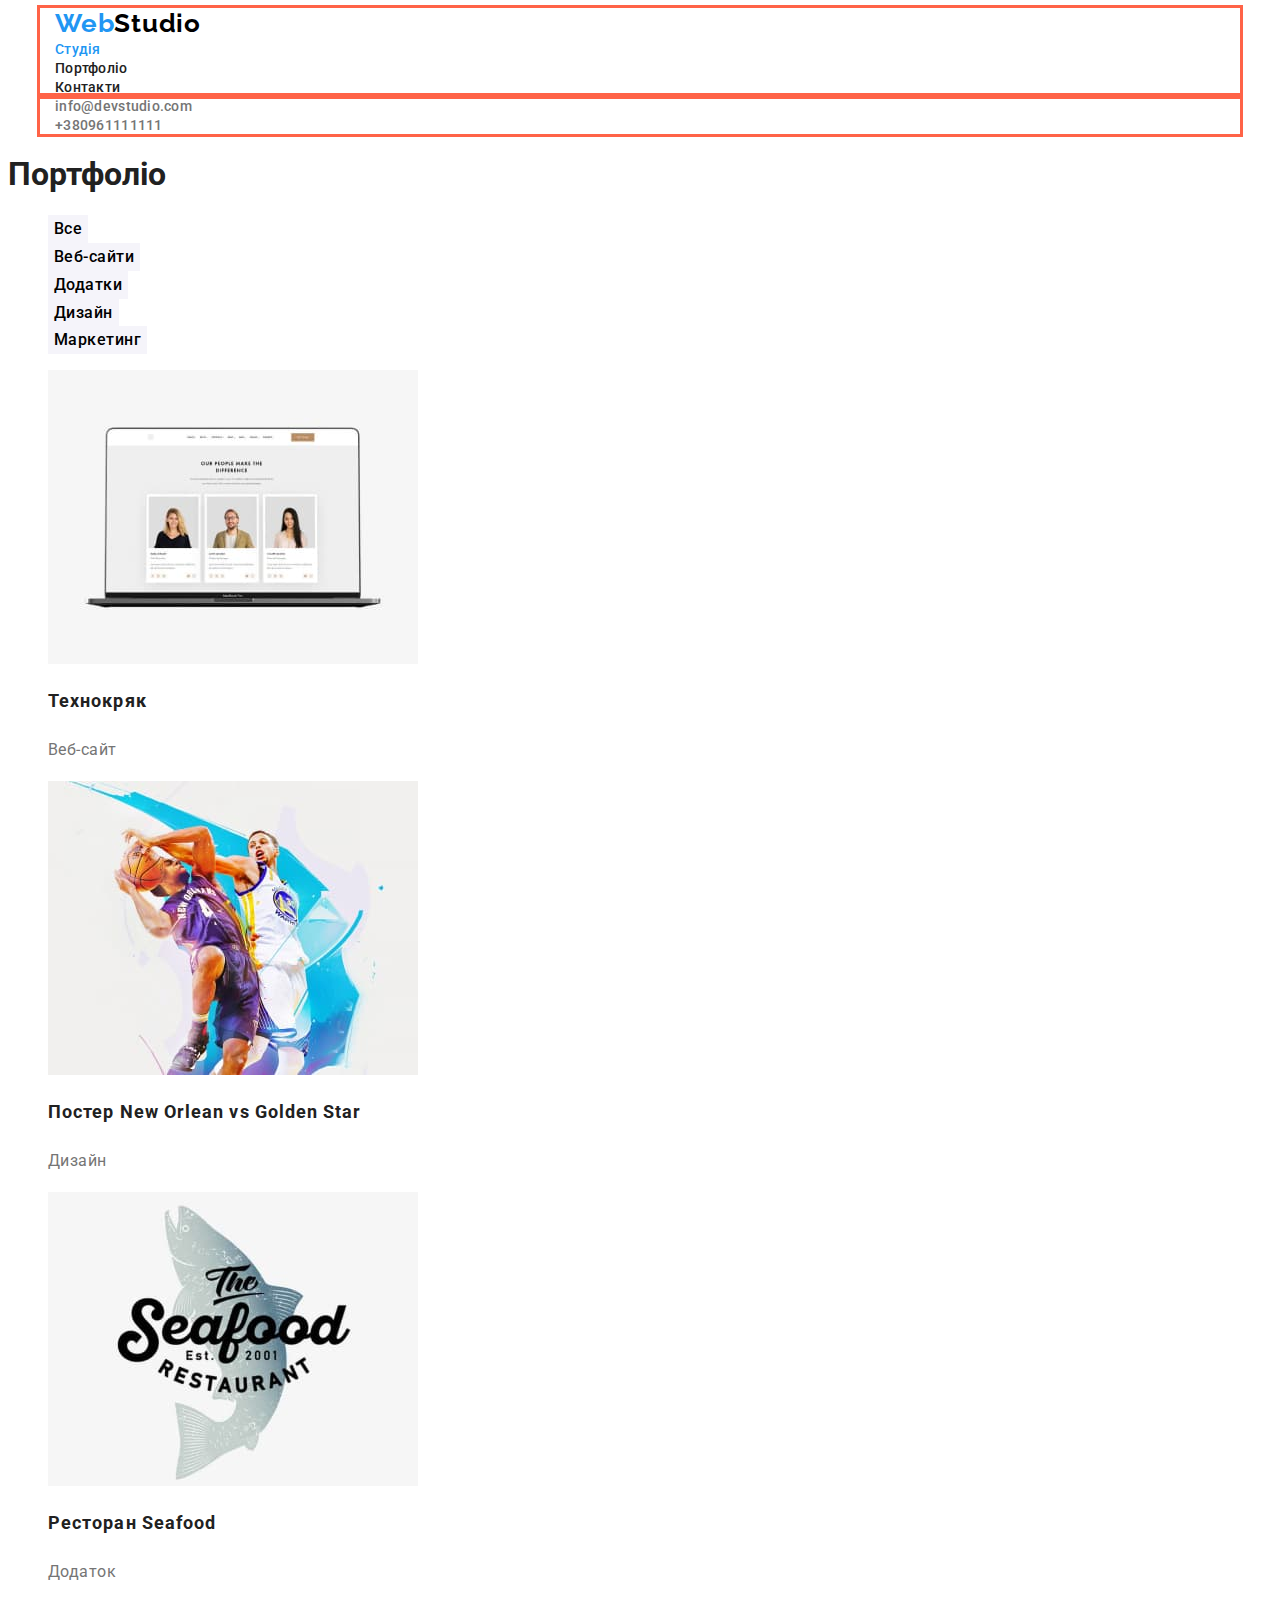
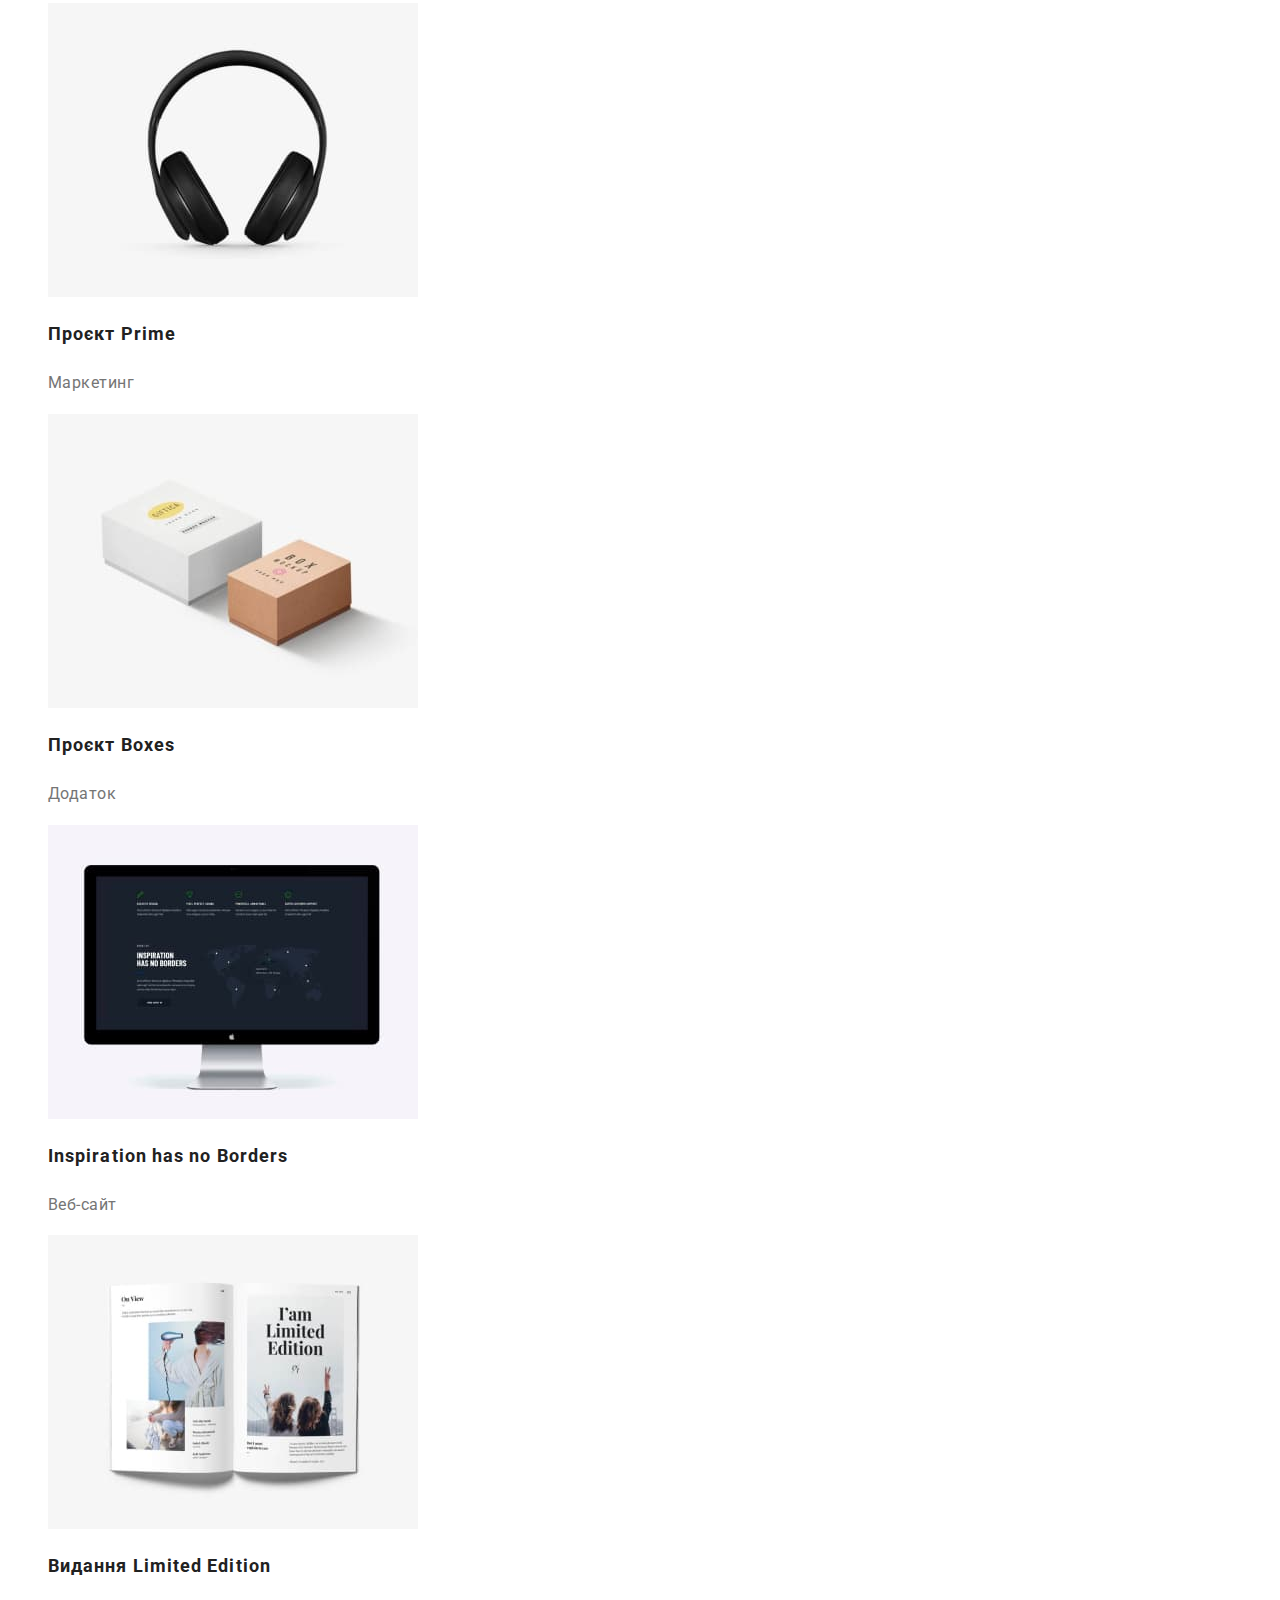
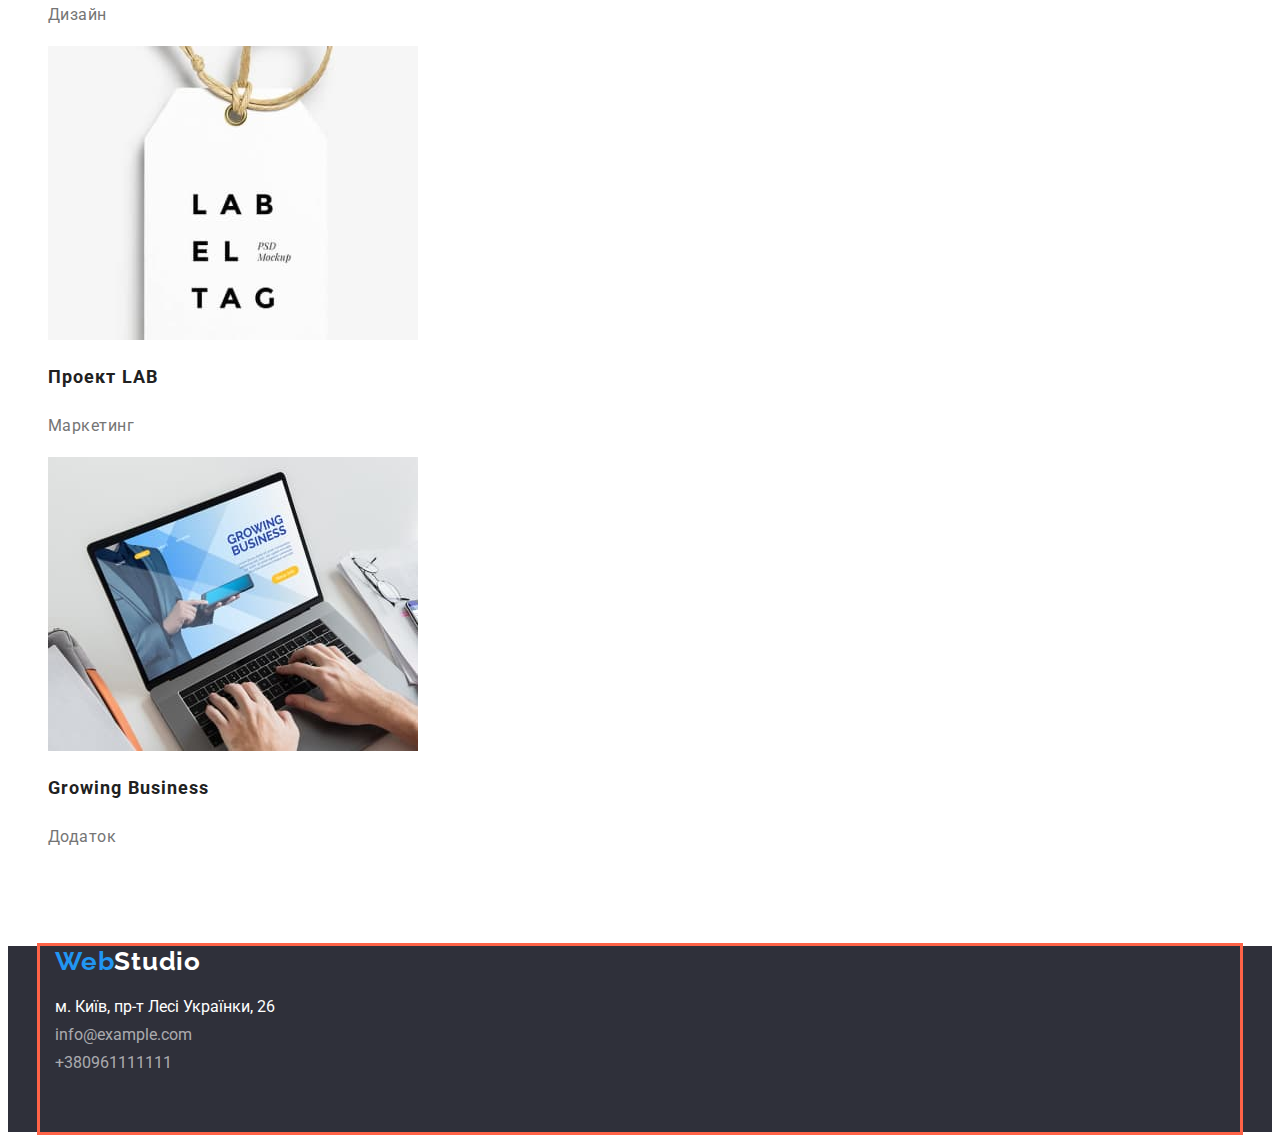
==== portfolio.html @ 6a4112c9 "Добавил в pottfolio.html оформление хедера и футера" ====
<!DOCTYPE html>
<html lang="en">
<head>
    <meta charset="UTF-8">
    <meta http-equiv="X-UA-Compatible" content="IE=edge">
    <meta name="viewport" content="width=device-width, initial-scale=1.0">
    <title>Portfolio</title>
    <link href="https://fonts.googleapis.com/css2?family=Raleway:wght@700&family=Roboto:wght@400;500;700;900&display=swap"
        rel="stylesheet">
    <link rel="stylesheet" href="./css/styles.css">
</head>
<body>

    <!--Тут у нас Хедер-->
    <body>
        <!-- Шапка сайта -->
        <header class="page-header">
    
            <div class="container">
                <nav>
                    <a href="./index.html" class="header-logo">
                        <span class="accent-logo">Web</span>Studio
                    </a>
                    <ul class="site-nav list">
                        <li><a href="index.html" class="link current">Студія</a></li>
                        <li><a href="portfolio.html" class="link">Портфоліо</a></li>
                        <li><a href="" class="link">Контакти</a></li>
    
                    </ul>
                </nav>
            </div>
    
            <div class="container">
                <ul class="contacts-nav list">
                    <li><a href="mailto:info@devstudio.com" class="link">info@devstudio.com</a></li>
                    <li><a href="tel:+380961111111" class="link">+380961111111</a></li>
                </ul>
            </div>
    
        </header>

    <!--Основное, уникальное содержание-->

    <main>

    <!-- Заголовка в макете нет, но он подразумевается.
        в HTML обозначим, а в css уберем позже, чтобы 
        на готовом сайте не отображался пользователю.
    -->
    

    <section class="section">



    <h1 class="portfolio">Портфоліо</h1>

    <!--Секция с портфолио-->

    

        <!--Список фильтров-->

        <ul class="filter-list">
            <li> 
                <button type="button" class="button-filter">Все</button>
            </li>


            <li>
                <button type="button" class="button-filter">Веб-сайти</button>
            </li>


            <li>
                <button type="button" class="button-filter">Додатки</button>
            </li>


            <li>
                <button type="button" class="button-filter">Дизайн</button>
            </li>


            <li>
                <button type="button" class="button-filter">Маркетинг</button>
            </li>

        </ul>


        <!--Список с примерами работ в портфолио-->


        <ul class="project-list">
            <li>
                <a href="">
                    <img src="./images/first-image.jpg" alt="ноутбук с изображениями на экране" width="370">
                    <h2 class="project-title">Технокряк</h2>
                    <p class="project-text">Веб-сайт</p>
                </a>

            </li>


            <li>
                <a href="">
                    <img src="./images/second-image.jpg" alt="баскетбол" width="370">
                    <h2 class="project-title">Постер New Orlean vs Golden Star</h2>
                    <p class="project-text">Дизайн</p>
                </a>
            </li>


            <li>
                <a href="">
                    <img src="./images/third-image.jpg" alt="логотив ресторана" width="370">
                    <h2 class="project-title">Ресторан Seafood</h2>
                    <p class="project-text">Додаток</p>
                </a>
            </li>


            <li>
                <a href="">
                    <img src="./images/fourth-image.jpg" alt="наушники" width="370">
                    <h2 class="project-title">Проєкт Prime</h2>
                    <p class="project-text">Маркетинг</p>
                </a>
            </li>


            <li>
                <a href="">
                    <img src="./images/fifth-image.jpg" alt="две коробки" width="370">
                    <h2 class="project-title">Проєкт Boxes</h2>
                    <p class="project-text">Додаток</p>
                </a>
            </li>


            <li>
                <a href="">
                    <img src="./images/sixth-image.jpg" alt="экран компьютера" width="370">
                    <h2 class="project-title">Inspiration has no Borders</h2>
                    <p class="project-text">Веб-сайт</p>
                </a>
            </li>


            <li>
                <a href="">
                    <img src="./images/seventh-image.jpg" alt="раскрытый журнал с изображениями и текстом" width="370">
                    <h2 class="project-title">Видання Limited Edition</h2>
                    <p class="project-text">Дизайн</p>
                </a>
            </li>


            <li>
                <a href="">
                    <img src="./images/eighth-image.jpg" alt="логотип в виде бирки с названием проекта" width="370">
                    <h2 class="project-title">Проект LAB</h2>
                    <p class="project-text">Маркетинг</p>
                </a>

            </li>


            <li>
                <a href="">
                    <img src="./images/ninth-image.jpg" alt="работа за ноутбуком крупным планом" width="370">
                    <h2 class="project-title">Growing Business</h2>
                    <p class="project-text">Додаток</p>
                </a>
            </li>


        </ul>




    </section>

    </main>

    <!--Футер-->

    <footer class="page-footer">
    
        <div class="container">
    
            <a href="/" class="footer-logo">
                <span class="accent-logo">Web</span>Studio
            </a>
            <address class="address">
                <ul class="footer-nav list">
                    <li>
                        <a href="https://www.google.com/maps/place/%D0%B1%D1%83%D0%BB.+%D0%9B%D0%B5%D1%81%D0%B8+%D0%A3%D0%BA%D1%80%D0%B0%D0%B8%D0%BD%D0%BA%D0%B8,+26,+%D0%9A%D0%B8%D0%B5%D0%B2,+02000/@50.4265807,30.5383858,17z/data=!3m1!4b1!4m5!3m4!1s0x40d4cf0e033ecbe9:0x57a4dffefec77da0!8m2!3d50.4265807!4d30.5383858"
                            target="_blank" rel="noopener noreferrer" class="map">м. Київ, пр-т Лесі Українки, 26</a>
                    </li>
                    <li>
                        <a href="mailto:info@example.com" class="email">info@example.com</a>
                    </li>
                    <li>
                        <a href="tel:+380961111111" class="phone">+380961111111</a>
                    </li>
                </ul>
    
            </address>
    
    
        </div>
    
    
    </footer>
    
</body>
</html>
---- css/styles.css ----
/* Цвет основного текста #212121 */

/* Цвет второстепенного текста  #757575; */

/* шрифт лого Raleway. цвета лого #2196F3 и #000000 */

/* акцент #2196F3 */


:root {
    --primary-text-color: #757575;
    --title-text-color: #212121;
    --accent-color: #2196F3;
    --primary-bg-color: #ffffff;
    --secondary-bg-color: #2F303A;
    --white-text: #ffffff;
    --button-filters-bg: #F5F4FA;
    --footer-contacts-color: rgba(255, 255, 255, 0.6);
}

body {
    font-family: Roboto, sans-serif;
    background-color: var(--primary-bg-color);
    color: var(--primary-text-color);
}

body p {
    color: var(--primary-text-color);
}


.header {
    background-color: var(--primary-bg-color);
    
    
}


.container {
    width: 1170px;
    margin-left: auto;
    margin-right: auto;
    padding-left: 15px;
    padding-right: 15px;
   
    outline: 3px solid tomato;
}



/* Logo */

.header-logo {
    color: #000;
    font-family: 'Raleway';
    font-weight: 700;
    font-size: 26px;
    line-height: 1.19;
        
    letter-spacing: 0.03em;
  
}
.accent-logo {
    color: var(--accent-color);
}

.page-header a {
    text-decoration: none;
    background-color: var(--primary-bg-color);
}




/* Site nav */

.site-nav .link {
    color: var(--title-text-color);
    font-weight: 500;
    font-size: 14px;
    line-height: 1.14;
    letter-spacing: 0.02em;

}
.site-nav .link:hover,
.site-nav .link:focus {
    color: var(--accent-color);
}

.site-nav .link.current {
    color: var(--accent-color);

}

.page-header .link.current {
    color: var(--accent-color);
}

.site-nav li,
.contacts-nav li {
    list-style: none;
}

.list {
    padding: 0;
    margin: 0;
    list-style: none;
}


/* Contacts nav */

.contacts-nav a {
    font-weight: 500;
    font-size: 14px;
    line-height: 1.14;
    letter-spacing: 0.02em;

}



.contacts-nav .link {
    color: var(--primary-text-color);
    
}

.contacts-nav .link:hover,
.contacts-nav .link:focus {
    color: var(--accent-color);
}

/* Hero */

.hero {
    background-color: var(--secondary-bg-color);
    text-align: center;
    margin-bottom: 94px;
    
}

.hero-title {
    margin-top: 0;
    margin-bottom: 30px;
    color: var(--white-text);
    font-weight: 900;
    font-size: 44px;
    line-height: 1.36;
        
    letter-spacing: 0.06em;
    text-transform: uppercase;
    padding-top: 200px;
    
    
    
    


   
}

.title {
    margin-bottom: 10px;
}

.text {
    margin: 0;
}



/* Button */

.button {
    
    border: none;
    display: inline-block;
    border-radius: 4px;
    padding: 10px 32px;
    cursor: pointer;
    color: var(--white-text);
    background-color: var(--accent-color);
    font-family: inherit;
    font-weight: 700;
    font-size: 16px;
    line-height: 1.87;
    
    letter-spacing: 0.06em;
    min-width: 216px;
    text-align: center;
    margin-bottom: 200px;
    
    
   
}


.button-filter {
    cursor: pointer;
    background-color: var(--button-filters-bg);
    font-family: inherit;
    font-weight: 500;
    font-size: 16px;
    line-height: 1.62;
        
    text-align: center;
    letter-spacing: 0.03em;
    border: 0;
}

.button-filter:hover,
.button-filter:focus {
    background-color: var(--accent-color);
    color: var(--white-text);
    
}

.portfolio {
    color: var(--title-text-color);
}

/* Section */

.section-title {
    color: var(--title-text-color);
    font-weight: 700;
    font-size: 36px;
    line-height: 1.16;
   
    letter-spacing: 0.03em;
    margin-bottom: 50px;
}

.section {
    margin-bottom: 94px;
}

 

/* Features */

.feature-list .title {
    color: var(--title-text-color);
    font-weight: 700;
    font-size: 14px;
    line-height: 1.14;
    letter-spacing: 0.03em;
    text-transform: uppercase;
}

.feature-list .text {
    
    font-size: 14px;
    line-height: 1.71;
       
    letter-spacing: 0.03em;
}

.feature-list li {
    list-style: none;
}

/* Work List */

.work-list li {
    list-style: none;
}

/* Staff List */

.team {
    background-color: var(--button-filters-bg);
}

.staff-list li {
    list-style: none;
}

.staff-name {
    color: var(--title-text-color);
    font-weight: 500;
    font-size: 16px;
    line-height: 1.18;
        
    letter-spacing: 0.03em;
    margin-bottom: 10px;
}

.staff-list .text {
    font-size: 16px;
    line-height: 1.18;
        
    letter-spacing: 0.03em;
}





/* Footer */

.footer-logo {
    display: inline-block;
    color: var(--white-text);
    font-family: 'Raleway';
    font-weight: 700;
    font-size: 26px;
    line-height: 1.19;
       
    letter-spacing: 0.03em;
    margin-bottom: 20px;
    
}

.page-footer {
    background-color: var(--secondary-bg-color);
    
}

.footer-nav .email
.footer-nav .phone {
    color: var(--footer-contacts-color);
    font-weight: 400;
    font-size: 14px;
    line-height: 1.71;
       
    letter-spacing: 0.03em;
    
   
    

}

.footer-nav a {
    text-decoration: none;
    
}

.footer-nav li {
    list-style: none;
    text-decoration: none;

}

.footer-nav .map {
    display: inline-block;
    color: var(--white-text);
    margin-bottom: 9px;
}

.footer-nav .phone,
.footer-nav .email {
    display: inline-block;
    color: var(--footer-contacts-color);
}

.footer-nav .email {
    margin-bottom: 9px;
}

.footer-nav .phone {
    margin-bottom: 60px;
}

.filter-list li {
    list-style: none;

}

.project-list li {
    list-style: none;
}

.project-list a {
    text-decoration: none;
    
}

.project-title {
    color: var(--title-text-color);
    font-weight: 700;
    font-size: 18px;
    line-height: 2;
        
    letter-spacing: 0.06em;
}

.project-text {
    color: var(--primary-text-color);
    font-size: 16px;
    line-height: 1.87;
        
    letter-spacing: 0.03em;
}

.page-footer a {
    text-decoration: none;
}

.page-footer {
    /* height: 252px; */
}

.address {
    font-style: normal;
}

.footer-nav .map:hover,
.footer-nav .map:focus {
    color: var(--accent-color);
}

.footer-nav .email:hover,
.footer-nav .email:focus {
    color: var(--accent-color);
}

.footer-nav .phone:hover,
.footer-nav .phone:focus {
    color: var(--accent-color);
}
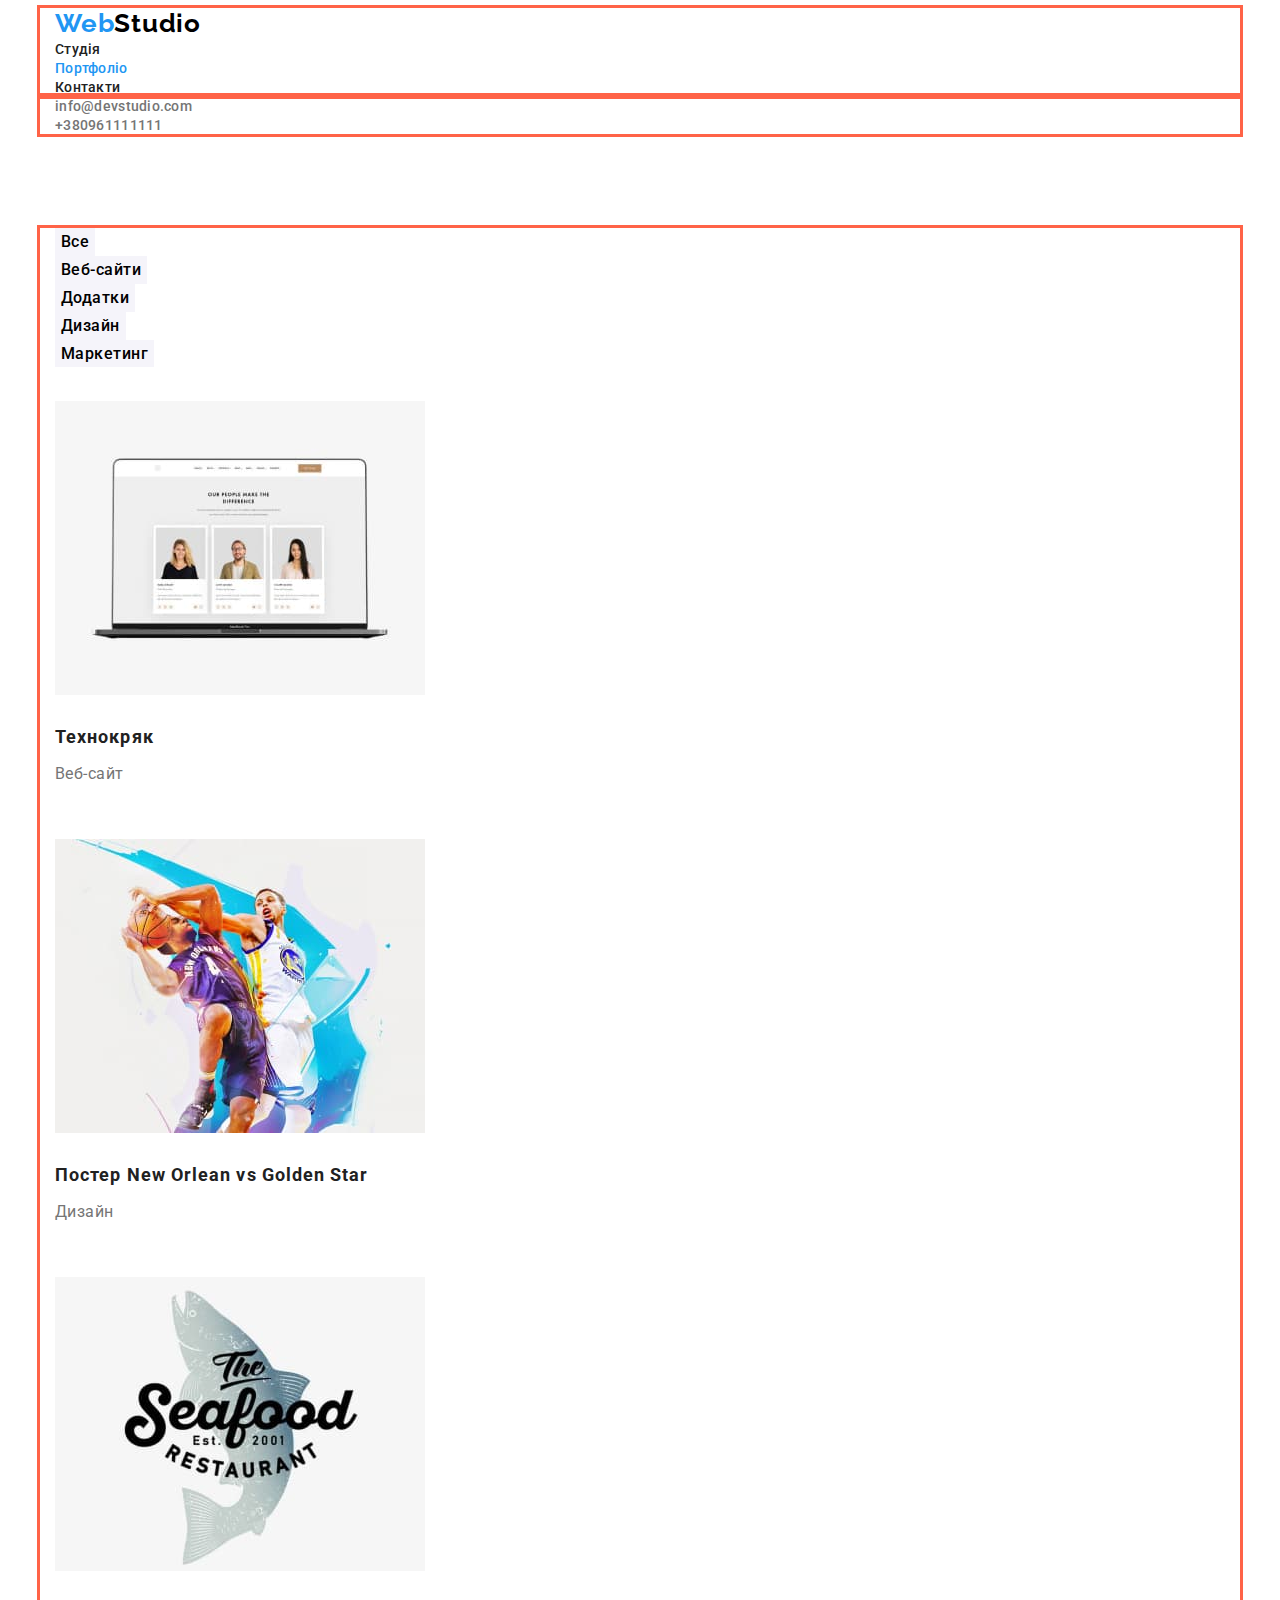
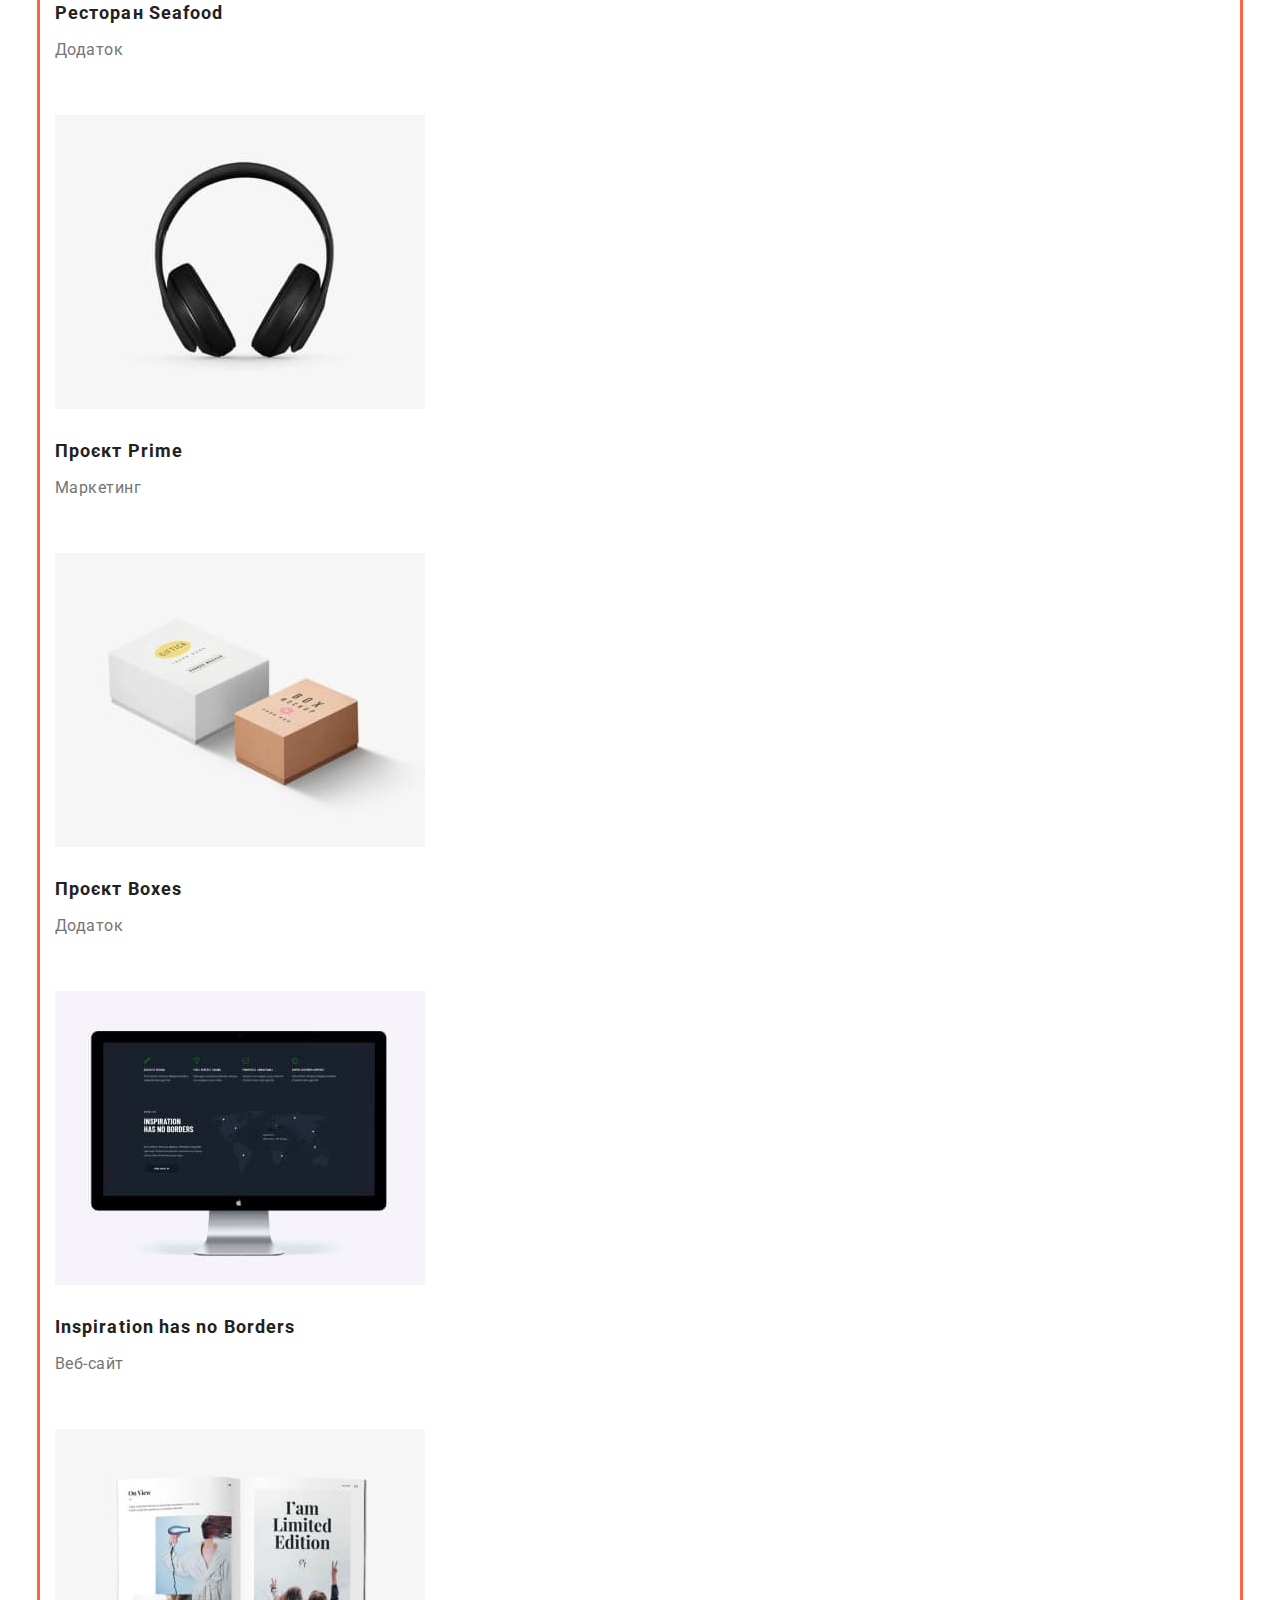
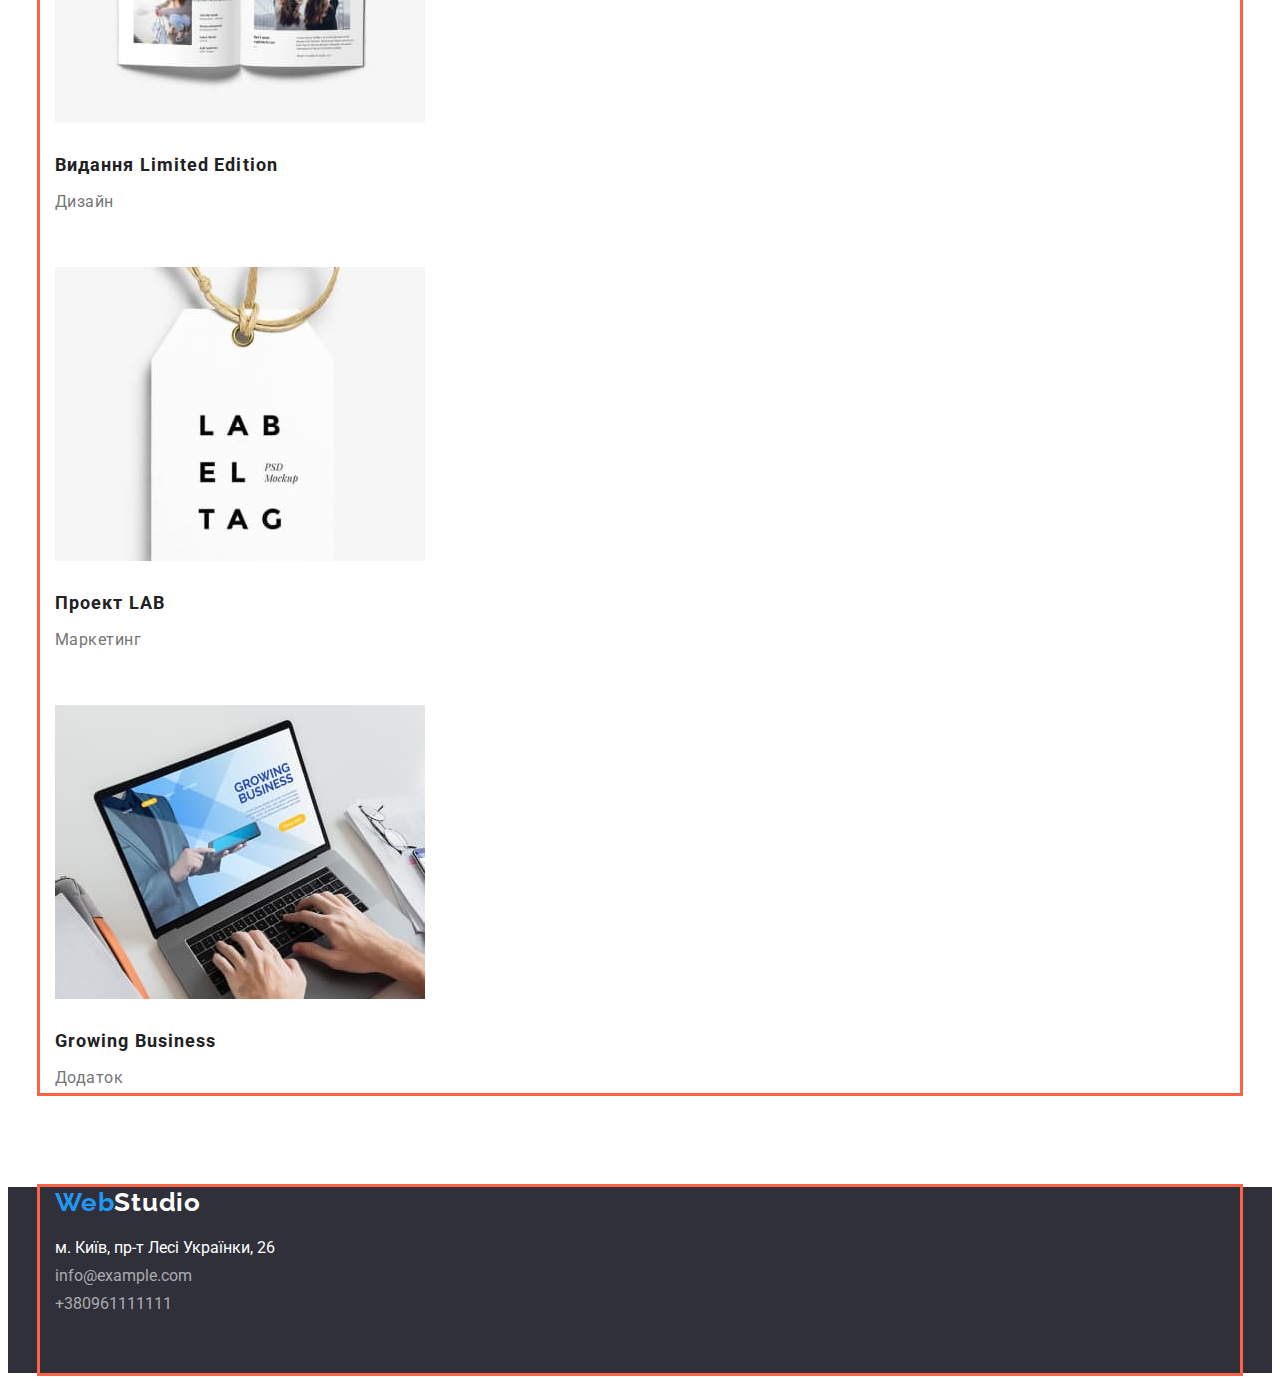
==== commit a8165bb6: "Завершил вертикальное оформление portfolio.html" ====
--- a/portfolio.html
+++ b/portfolio.html
@@ -7,12 +7,14 @@
     <title>Portfolio</title>
     <link href="https://fonts.googleapis.com/css2?family=Raleway:wght@700&family=Roboto:wght@400;500;700;900&display=swap"
         rel="stylesheet">
+    <link rel="stylesheet" href="https://cdnjs.cloudflare.com/ajax/libs/modern-normalize/1.1.0/modern-normalize.min.css"
+        integrity="sha512-wpPYUAdjBVSE4KJnH1VR1HeZfpl1ub8YT/NKx4PuQ5NmX2tKuGu6U/JRp5y+Y8XG2tV+wKQpNHVUX03MfMFn9Q=="
+        crossorigin="anonymous" referrerpolicy="no-referrer" />
     <link rel="stylesheet" href="./css/styles.css">
 </head>
 <body>
 
     <!--Тут у нас Хедер-->
-    <body>
         <!-- Шапка сайта -->
         <header class="page-header">
     
@@ -22,8 +24,8 @@
                         <span class="accent-logo">Web</span>Studio
                     </a>
                     <ul class="site-nav list">
-                        <li><a href="index.html" class="link current">Студія</a></li>
-                        <li><a href="portfolio.html" class="link">Портфоліо</a></li>
+                        <li><a href="index.html" class="link">Студія</a></li>
+                        <li><a href="portfolio.html" class="link current">Портфоліо</a></li>
                         <li><a href="" class="link">Контакти</a></li>
     
                     </ul>
@@ -48,53 +50,60 @@
         на готовом сайте не отображался пользователю.
     -->
     
-
-    <section class="section">
-
-
-
-    <h1 class="portfolio">Портфоліо</h1>
-
-    <!--Секция с портфолио-->
-
-    
-
-        <!--Список фильтров-->
-
-        <ul class="filter-list">
-            <li> 
-                <button type="button" class="button-filter">Все</button>
-            </li>
-
-
-            <li>
-                <button type="button" class="button-filter">Веб-сайти</button>
-            </li>
-
-
-            <li>
-                <button type="button" class="button-filter">Додатки</button>
-            </li>
-
-
-            <li>
-                <button type="button" class="button-filter">Дизайн</button>
-            </li>
-
-
-            <li>
-                <button type="button" class="button-filter">Маркетинг</button>
-            </li>
-
-        </ul>
+    <div class="container">
+
+      <section class="section">
+        
+        
+        
+            <!--<h1 class="portfolio">Портфоліо</h1>-->
+        
+            <!--Секция с портфолио-->
+        
+        
+        
+            <!--Список фильтров-->
+        
+            <ul class="filter-list list">
+                <li>
+                    <button type="button" class="button-filter">Все</button>
+                </li>
+        
+        
+                <li>
+                    <button type="button" class="button-filter">Веб-сайти</button>
+                </li>
+        
+        
+                <li>
+                    <button type="button" class="button-filter">Додатки</button>
+                </li>
+        
+        
+                <li>
+                    <button type="button" class="button-filter">Дизайн</button>
+                </li>
+        
+        
+                <li>
+                    <button type="button" class="button-filter">Маркетинг</button>
+                </li>
+        
+            </ul>
+
+    
+
+    
 
 
         <!--Список с примерами работ в портфолио-->
 
-
-        <ul class="project-list">
-            <li>
-                <a href="">
+   
+
+
+        <ul class="project-list list">
+            <li>
+                <a href="" class="project-item">
                     <img src="./images/first-image.jpg" alt="ноутбук с изображениями на экране" width="370">
                     <h2 class="project-title">Технокряк</h2>
                     <p class="project-text">Веб-сайт</p>
@@ -181,7 +190,9 @@
 
 
 
-    </section>
+      </section>
+    
+    </div>
 
     </main>
 
--- a/css/styles.css
+++ b/css/styles.css
@@ -367,6 +367,11 @@
 
 }
 
+.filter-list {
+    margin-top: 94px;
+    margin-bottom: 34px;
+}
+
 .project-list li {
     list-style: none;
 }
@@ -376,6 +381,11 @@
     
 }
 
+/* .project-item {
+    display: inline-block;
+    margin: 0;
+} */
+
 .project-title {
     color: var(--title-text-color);
     font-weight: 700;
@@ -383,6 +393,8 @@
     line-height: 2;
         
     letter-spacing: 0.06em;
+    margin-top: 20px;
+    margin-bottom: 0;
 }
 
 .project-text {
@@ -391,6 +403,8 @@
     line-height: 1.87;
         
     letter-spacing: 0.03em;
+    margin-top: 4px;
+    margin-bottom: 50px;
 }
 
 .page-footer a {
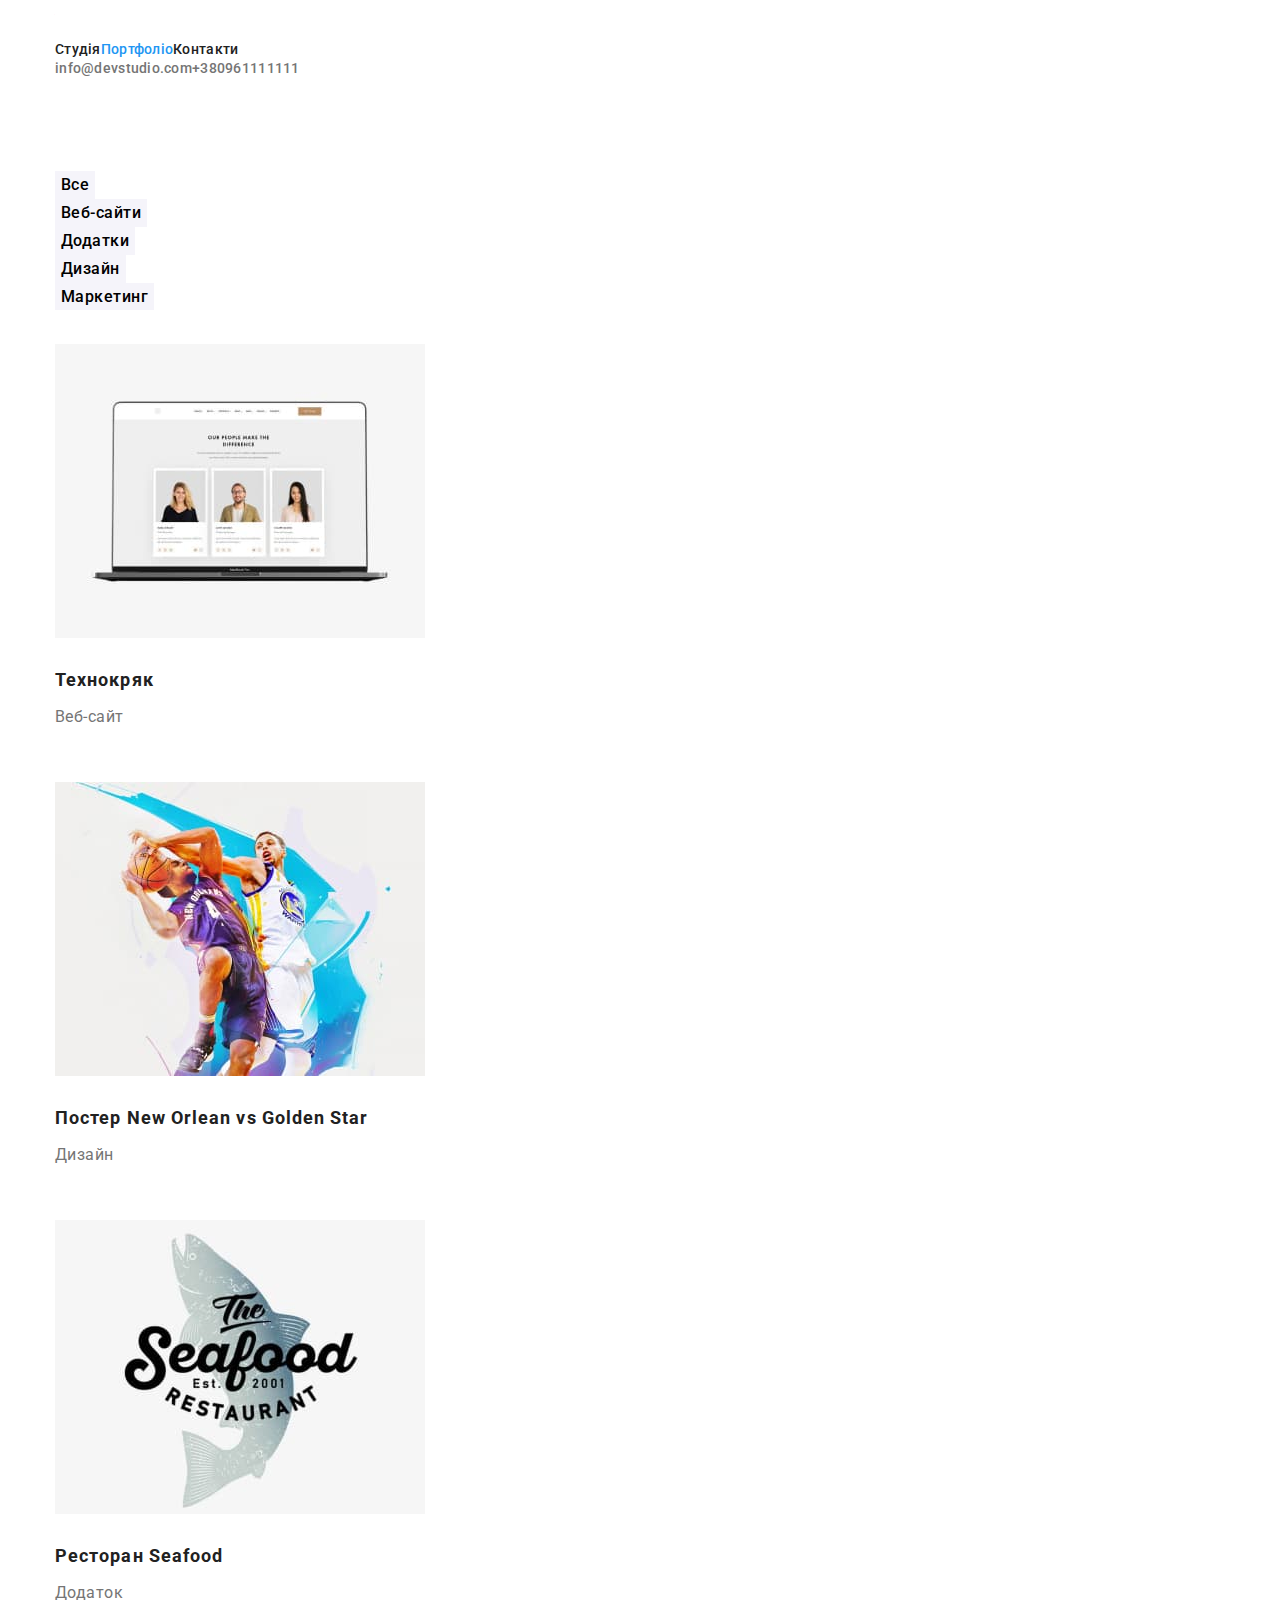
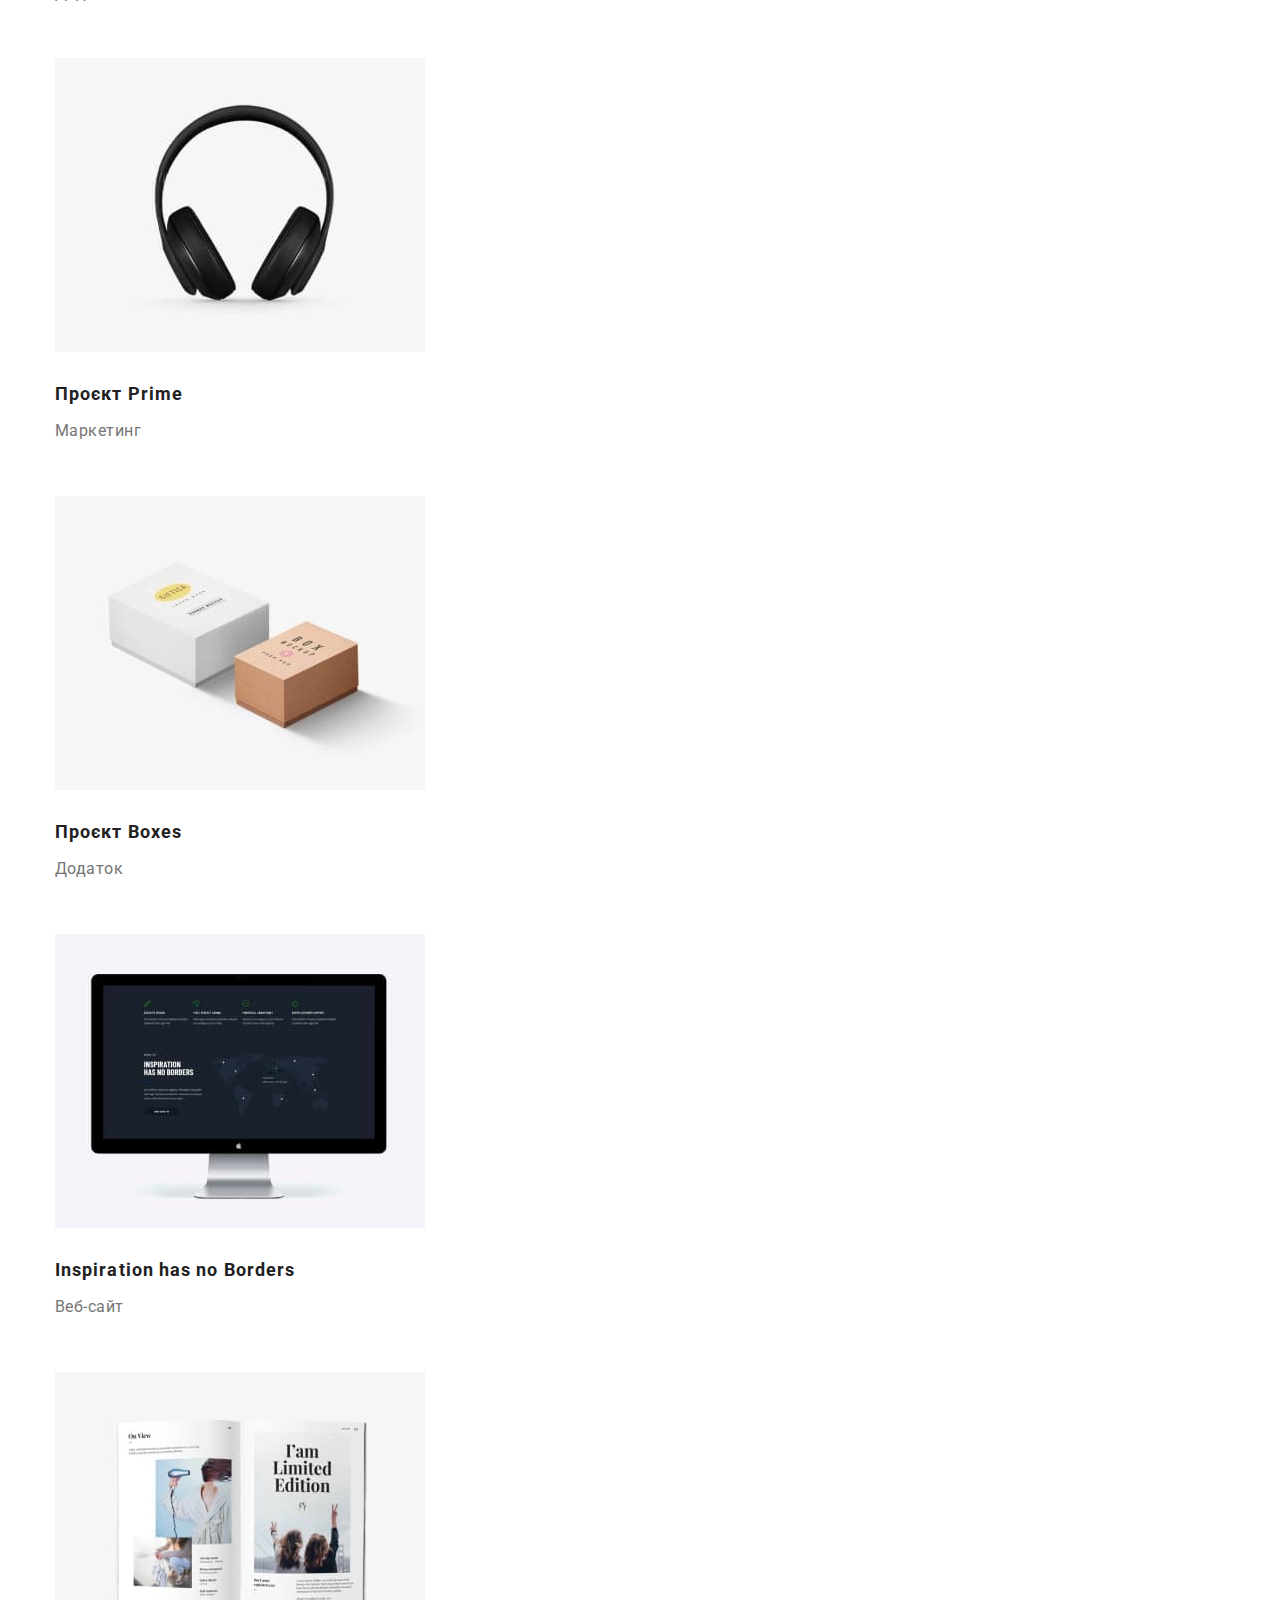
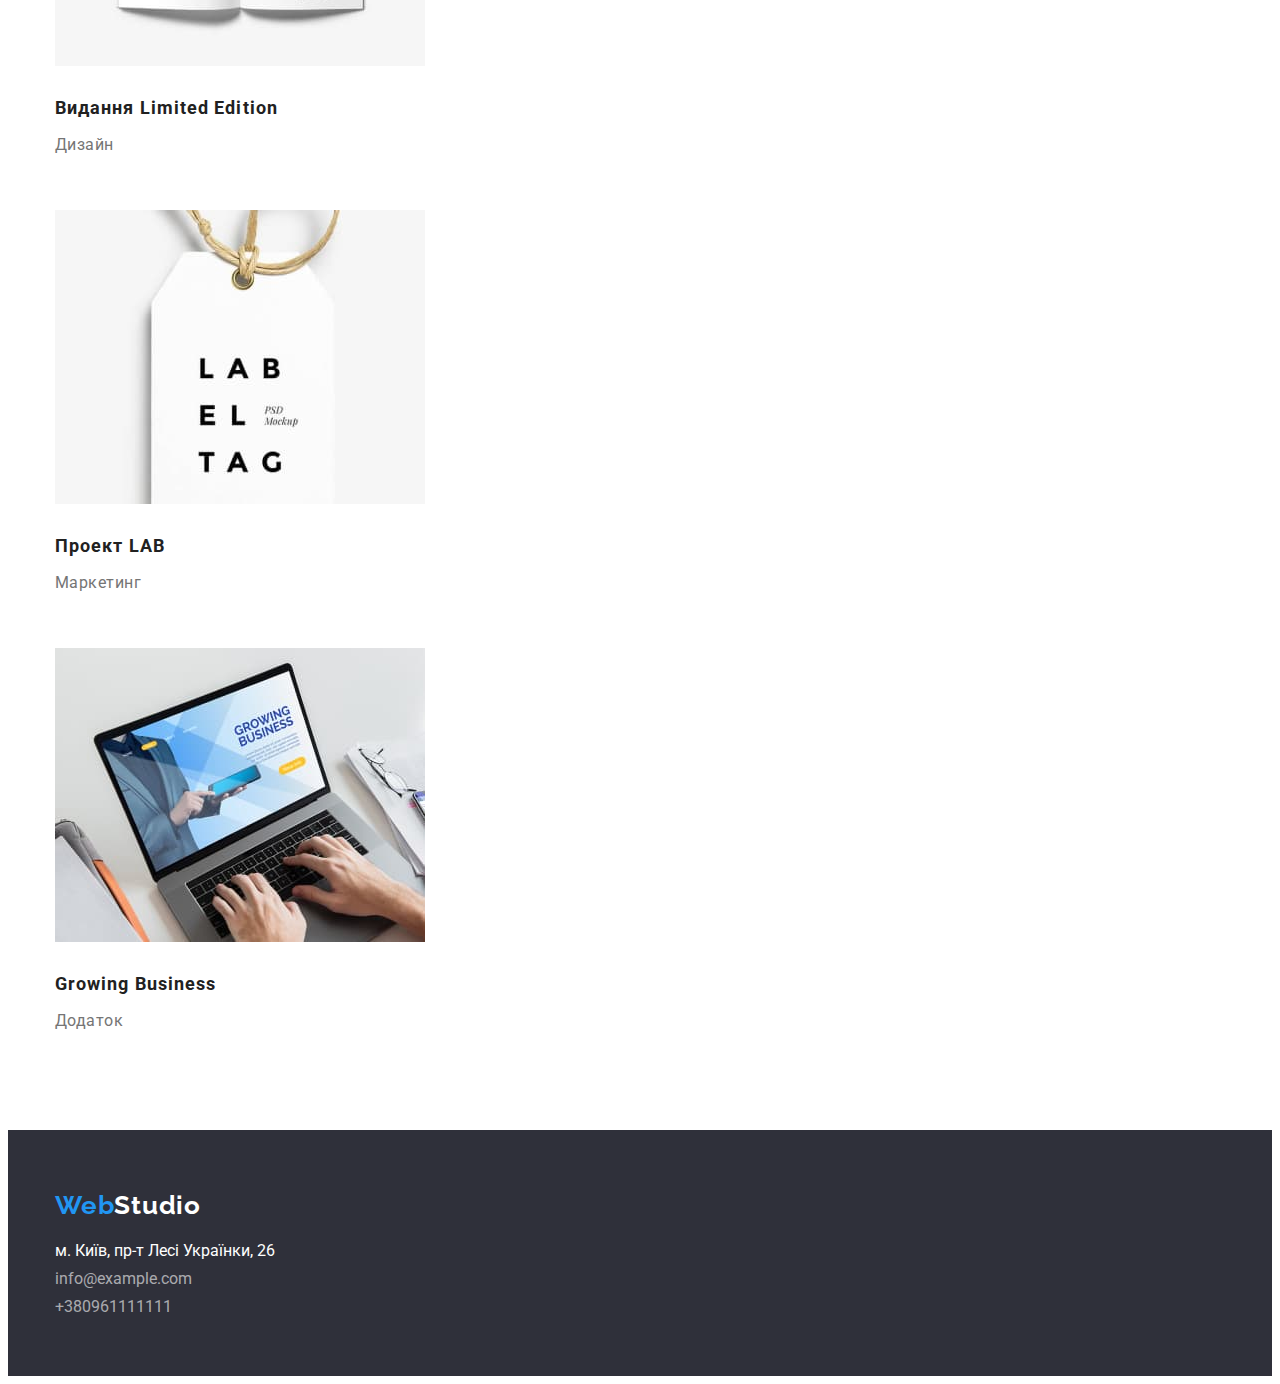
==== commit 7af49cc7: "Применил prettier" ====
--- a/portfolio.html
+++ b/portfolio.html
@@ -1,231 +1,206 @@
 <!DOCTYPE html>
 <html lang="en">
-<head>
-    <meta charset="UTF-8">
-    <meta http-equiv="X-UA-Compatible" content="IE=edge">
-    <meta name="viewport" content="width=device-width, initial-scale=1.0">
+  <head>
+    <meta charset="UTF-8" />
+    <meta http-equiv="X-UA-Compatible" content="IE=edge" />
+    <meta name="viewport" content="width=device-width, initial-scale=1.0" />
     <title>Portfolio</title>
-    <link href="https://fonts.googleapis.com/css2?family=Raleway:wght@700&family=Roboto:wght@400;500;700;900&display=swap"
-        rel="stylesheet">
-    <link rel="stylesheet" href="https://cdnjs.cloudflare.com/ajax/libs/modern-normalize/1.1.0/modern-normalize.min.css"
-        integrity="sha512-wpPYUAdjBVSE4KJnH1VR1HeZfpl1ub8YT/NKx4PuQ5NmX2tKuGu6U/JRp5y+Y8XG2tV+wKQpNHVUX03MfMFn9Q=="
-        crossorigin="anonymous" referrerpolicy="no-referrer" />
-    <link rel="stylesheet" href="./css/styles.css">
-</head>
-<body>
-
+    <link
+      href="https://fonts.googleapis.com/css2?family=Raleway:wght@700&family=Roboto:wght@400;500;700;900&display=swap"
+      rel="stylesheet"
+    />
+    <link
+      rel="stylesheet"
+      href="https://cdnjs.cloudflare.com/ajax/libs/modern-normalize/1.1.0/modern-normalize.min.css"
+      integrity="sha512-wpPYUAdjBVSE4KJnH1VR1HeZfpl1ub8YT/NKx4PuQ5NmX2tKuGu6U/JRp5y+Y8XG2tV+wKQpNHVUX03MfMFn9Q=="
+      crossorigin="anonymous"
+      referrerpolicy="no-referrer"
+    />
+    <link rel="stylesheet" href="./css/styles.css" />
+  </head>
+  <body>
     <!--Тут у нас Хедер-->
-        <!-- Шапка сайта -->
-        <header class="page-header">
-    
-            <div class="container">
-                <nav>
-                    <a href="./index.html" class="header-logo">
-                        <span class="accent-logo">Web</span>Studio
-                    </a>
-                    <ul class="site-nav list">
-                        <li><a href="index.html" class="link">Студія</a></li>
-                        <li><a href="portfolio.html" class="link current">Портфоліо</a></li>
-                        <li><a href="" class="link">Контакти</a></li>
-    
-                    </ul>
-                </nav>
-            </div>
-    
-            <div class="container">
-                <ul class="contacts-nav list">
-                    <li><a href="mailto:info@devstudio.com" class="link">info@devstudio.com</a></li>
-                    <li><a href="tel:+380961111111" class="link">+380961111111</a></li>
-                </ul>
-            </div>
-    
-        </header>
+    <!-- Шапка сайта -->
+    <header class="page-header">
+      <div class="container">
+        <nav>
+          <a href="./index.html" class="header-logo">
+            <span class="accent-logo">Web</span>Studio
+          </a>
+          <ul class="site-nav list">
+            <li><a href="index.html" class="link">Студія</a></li>
+            <li><a href="portfolio.html" class="link current">Портфоліо</a></li>
+            <li><a href="" class="link">Контакти</a></li>
+          </ul>
+        </nav>
+      </div>
+
+      <div class="container">
+        <ul class="contacts-nav list">
+          <li><a href="mailto:info@devstudio.com" class="link">info@devstudio.com</a></li>
+          <li><a href="tel:+380961111111" class="link">+380961111111</a></li>
+        </ul>
+      </div>
+    </header>
 
     <!--Основное, уникальное содержание-->
 
     <main>
-
-    <!-- Заголовка в макете нет, но он подразумевается.
+      <!-- Заголовка в макете нет, но он подразумевается.
         в HTML обозначим, а в css уберем позже, чтобы 
         на готовом сайте не отображался пользователю.
     -->
-    
-    <div class="container">
-
-      <section class="section">
-        
-        
-        
-            <!--<h1 class="portfolio">Портфоліо</h1>-->
-        
-            <!--Секция с портфолио-->
-        
-        
-        
-            <!--Список фильтров-->
-        
-            <ul class="filter-list list">
-                <li>
-                    <button type="button" class="button-filter">Все</button>
-                </li>
-        
-        
-                <li>
-                    <button type="button" class="button-filter">Веб-сайти</button>
-                </li>
-        
-        
-                <li>
-                    <button type="button" class="button-filter">Додатки</button>
-                </li>
-        
-        
-                <li>
-                    <button type="button" class="button-filter">Дизайн</button>
-                </li>
-        
-        
-                <li>
-                    <button type="button" class="button-filter">Маркетинг</button>
-                </li>
-        
-            </ul>
-
-    
-
-    
-
-
-        <!--Список с примерами работ в портфолио-->
-
-   
-
-
-        <ul class="project-list list">
-            <li>
-                <a href="" class="project-item">
-                    <img src="./images/first-image.jpg" alt="ноутбук с изображениями на экране" width="370">
-                    <h2 class="project-title">Технокряк</h2>
-                    <p class="project-text">Веб-сайт</p>
-                </a>
-
-            </li>
-
-
-            <li>
-                <a href="">
-                    <img src="./images/second-image.jpg" alt="баскетбол" width="370">
-                    <h2 class="project-title">Постер New Orlean vs Golden Star</h2>
-                    <p class="project-text">Дизайн</p>
-                </a>
-            </li>
-
-
-            <li>
-                <a href="">
-                    <img src="./images/third-image.jpg" alt="логотив ресторана" width="370">
-                    <h2 class="project-title">Ресторан Seafood</h2>
-                    <p class="project-text">Додаток</p>
-                </a>
-            </li>
-
-
-            <li>
-                <a href="">
-                    <img src="./images/fourth-image.jpg" alt="наушники" width="370">
-                    <h2 class="project-title">Проєкт Prime</h2>
-                    <p class="project-text">Маркетинг</p>
-                </a>
-            </li>
-
-
-            <li>
-                <a href="">
-                    <img src="./images/fifth-image.jpg" alt="две коробки" width="370">
-                    <h2 class="project-title">Проєкт Boxes</h2>
-                    <p class="project-text">Додаток</p>
-                </a>
-            </li>
-
-
-            <li>
-                <a href="">
-                    <img src="./images/sixth-image.jpg" alt="экран компьютера" width="370">
-                    <h2 class="project-title">Inspiration has no Borders</h2>
-                    <p class="project-text">Веб-сайт</p>
-                </a>
-            </li>
-
-
-            <li>
-                <a href="">
-                    <img src="./images/seventh-image.jpg" alt="раскрытый журнал с изображениями и текстом" width="370">
-                    <h2 class="project-title">Видання Limited Edition</h2>
-                    <p class="project-text">Дизайн</p>
-                </a>
-            </li>
-
-
-            <li>
-                <a href="">
-                    <img src="./images/eighth-image.jpg" alt="логотип в виде бирки с названием проекта" width="370">
-                    <h2 class="project-title">Проект LAB</h2>
-                    <p class="project-text">Маркетинг</p>
-                </a>
-
-            </li>
-
-
-            <li>
-                <a href="">
-                    <img src="./images/ninth-image.jpg" alt="работа за ноутбуком крупным планом" width="370">
-                    <h2 class="project-title">Growing Business</h2>
-                    <p class="project-text">Додаток</p>
-                </a>
-            </li>
-
-
-        </ul>
-
-
-
-
-      </section>
-    
-    </div>
-
+
+      <div class="container">
+        <section class="section">
+          <!--<h1 class="portfolio">Портфоліо</h1>-->
+
+          <!--Секция с портфолио-->
+
+          <!--Список фильтров-->
+
+          <ul class="filter-list list">
+            <li>
+              <button type="button" class="button-filter">Все</button>
+            </li>
+
+            <li>
+              <button type="button" class="button-filter">Веб-сайти</button>
+            </li>
+
+            <li>
+              <button type="button" class="button-filter">Додатки</button>
+            </li>
+
+            <li>
+              <button type="button" class="button-filter">Дизайн</button>
+            </li>
+
+            <li>
+              <button type="button" class="button-filter">Маркетинг</button>
+            </li>
+          </ul>
+
+          <!--Список с примерами работ в портфолио-->
+
+          <ul class="project-list list">
+            <li>
+              <a href="" class="project-item">
+                <img
+                  src="./images/first-image.jpg"
+                  alt="ноутбук с изображениями на экране"
+                  width="370"
+                />
+                <h2 class="project-title">Технокряк</h2>
+                <p class="project-text">Веб-сайт</p>
+              </a>
+            </li>
+
+            <li>
+              <a href="">
+                <img src="./images/second-image.jpg" alt="баскетбол" width="370" />
+                <h2 class="project-title">Постер New Orlean vs Golden Star</h2>
+                <p class="project-text">Дизайн</p>
+              </a>
+            </li>
+
+            <li>
+              <a href="">
+                <img src="./images/third-image.jpg" alt="логотив ресторана" width="370" />
+                <h2 class="project-title">Ресторан Seafood</h2>
+                <p class="project-text">Додаток</p>
+              </a>
+            </li>
+
+            <li>
+              <a href="">
+                <img src="./images/fourth-image.jpg" alt="наушники" width="370" />
+                <h2 class="project-title">Проєкт Prime</h2>
+                <p class="project-text">Маркетинг</p>
+              </a>
+            </li>
+
+            <li>
+              <a href="">
+                <img src="./images/fifth-image.jpg" alt="две коробки" width="370" />
+                <h2 class="project-title">Проєкт Boxes</h2>
+                <p class="project-text">Додаток</p>
+              </a>
+            </li>
+
+            <li>
+              <a href="">
+                <img src="./images/sixth-image.jpg" alt="экран компьютера" width="370" />
+                <h2 class="project-title">Inspiration has no Borders</h2>
+                <p class="project-text">Веб-сайт</p>
+              </a>
+            </li>
+
+            <li>
+              <a href="">
+                <img
+                  src="./images/seventh-image.jpg"
+                  alt="раскрытый журнал с изображениями и текстом"
+                  width="370"
+                />
+                <h2 class="project-title">Видання Limited Edition</h2>
+                <p class="project-text">Дизайн</p>
+              </a>
+            </li>
+
+            <li>
+              <a href="">
+                <img
+                  src="./images/eighth-image.jpg"
+                  alt="логотип в виде бирки с названием проекта"
+                  width="370"
+                />
+                <h2 class="project-title">Проект LAB</h2>
+                <p class="project-text">Маркетинг</p>
+              </a>
+            </li>
+
+            <li>
+              <a href="">
+                <img
+                  src="./images/ninth-image.jpg"
+                  alt="работа за ноутбуком крупным планом"
+                  width="370"
+                />
+                <h2 class="project-title">Growing Business</h2>
+                <p class="project-text">Додаток</p>
+              </a>
+            </li>
+          </ul>
+        </section>
+      </div>
     </main>
 
     <!--Футер-->
 
     <footer class="page-footer">
-    
-        <div class="container">
-    
-            <a href="/" class="footer-logo">
-                <span class="accent-logo">Web</span>Studio
-            </a>
-            <address class="address">
-                <ul class="footer-nav list">
-                    <li>
-                        <a href="https://www.google.com/maps/place/%D0%B1%D1%83%D0%BB.+%D0%9B%D0%B5%D1%81%D0%B8+%D0%A3%D0%BA%D1%80%D0%B0%D0%B8%D0%BD%D0%BA%D0%B8,+26,+%D0%9A%D0%B8%D0%B5%D0%B2,+02000/@50.4265807,30.5383858,17z/data=!3m1!4b1!4m5!3m4!1s0x40d4cf0e033ecbe9:0x57a4dffefec77da0!8m2!3d50.4265807!4d30.5383858"
-                            target="_blank" rel="noopener noreferrer" class="map">м. Київ, пр-т Лесі Українки, 26</a>
-                    </li>
-                    <li>
-                        <a href="mailto:info@example.com" class="email">info@example.com</a>
-                    </li>
-                    <li>
-                        <a href="tel:+380961111111" class="phone">+380961111111</a>
-                    </li>
-                </ul>
-    
-            </address>
-    
-    
-        </div>
-    
-    
+      <div class="container">
+        <a href="/" class="footer-logo"> <span class="accent-logo">Web</span>Studio </a>
+        <address class="address">
+          <ul class="footer-nav list">
+            <li>
+              <a
+                href="https://www.google.com/maps/place/%D0%B1%D1%83%D0%BB.+%D0%9B%D0%B5%D1%81%D0%B8+%D0%A3%D0%BA%D1%80%D0%B0%D0%B8%D0%BD%D0%BA%D0%B8,+26,+%D0%9A%D0%B8%D0%B5%D0%B2,+02000/@50.4265807,30.5383858,17z/data=!3m1!4b1!4m5!3m4!1s0x40d4cf0e033ecbe9:0x57a4dffefec77da0!8m2!3d50.4265807!4d30.5383858"
+                target="_blank"
+                rel="noopener noreferrer"
+                class="map"
+                >м. Київ, пр-т Лесі Українки, 26</a
+              >
+            </li>
+            <li>
+              <a href="mailto:info@example.com" class="email">info@example.com</a>
+            </li>
+            <li>
+              <a href="tel:+380961111111" class="phone">+380961111111</a>
+            </li>
+          </ul>
+        </address>
+      </div>
     </footer>
-    
-</body>
-</html>+  </body>
+</html>
--- a/css/styles.css
+++ b/css/styles.css
@@ -29,6 +29,13 @@
 }
 
 
+.list {
+    padding: 0;
+    margin: 0;
+    list-style: none;
+}
+
+
 .header {
     background-color: var(--primary-bg-color);
     
@@ -43,14 +50,21 @@
     padding-left: 15px;
     padding-right: 15px;
    
-    outline: 3px solid tomato;
-}
-
-
+    /* outline: 3px solid tomato; */
+}
+
+.header-nav {
+    display: flex;
+    align-items: center;
+}
 
 /* Logo */
 
 .header-logo {
+    padding-top: 24px;
+    padding-bottom: 25px;
+
+    
     color: #000;
     font-family: 'Raleway';
     font-weight: 700;
@@ -58,6 +72,9 @@
     line-height: 1.19;
         
     letter-spacing: 0.03em;
+    /* margin-top: 24px; */
+    margin-right: 93px;
+    /* margin-left: 215px; */
   
 }
 .accent-logo {
@@ -74,7 +91,31 @@
 
 /* Site nav */
 
+.main-nav {
+    display: flex;
+    align-items: center;
+}
+
+.contacts-nav {
+    display: flex;
+    margin-left: auto;
+}
+
+
+.site-nav {
+    display: flex;
+    
+}
+
+
+
+.site-nav .item + .item {
+    margin-left: 50px;
+}
+
 .site-nav .link {
+    padding-top: 31px;
+    padding-bottom: 31px;
     color: var(--title-text-color);
     font-weight: 500;
     font-size: 14px;
@@ -99,16 +140,28 @@
 .site-nav li,
 .contacts-nav li {
     list-style: none;
-}
-
-.list {
-    padding: 0;
-    margin: 0;
-    list-style: none;
-}
+
+
+}
+
+
 
 
 /* Contacts nav */
+
+.contacts-nav {
+    
+    
+}
+
+/* .contacts-nav .item {
+    margin-right: 30px;
+} */
+
+.contacts-nav .item + .item {
+    margin-left: 30px;
+}
+
 
 .contacts-nav a {
     font-weight: 500;
@@ -235,6 +288,11 @@
     margin-bottom: 94px;
 }
 
+.section.team {
+    margin-bottom: 0;
+}
+
+
  
 
 /* Features */
@@ -270,6 +328,7 @@
 
 .team {
     background-color: var(--button-filters-bg);
+    padding-bottom: 94px;
 }
 
 .staff-list li {
@@ -314,6 +373,8 @@
 
 .page-footer {
     background-color: var(--secondary-bg-color);
+    padding-top: 60px;
+    padding-bottom: 60px;
     
 }
 
@@ -358,9 +419,9 @@
     margin-bottom: 9px;
 }
 
-.footer-nav .phone {
+/* .footer-nav .phone {
     margin-bottom: 60px;
-}
+} */
 
 .filter-list li {
     list-style: none;
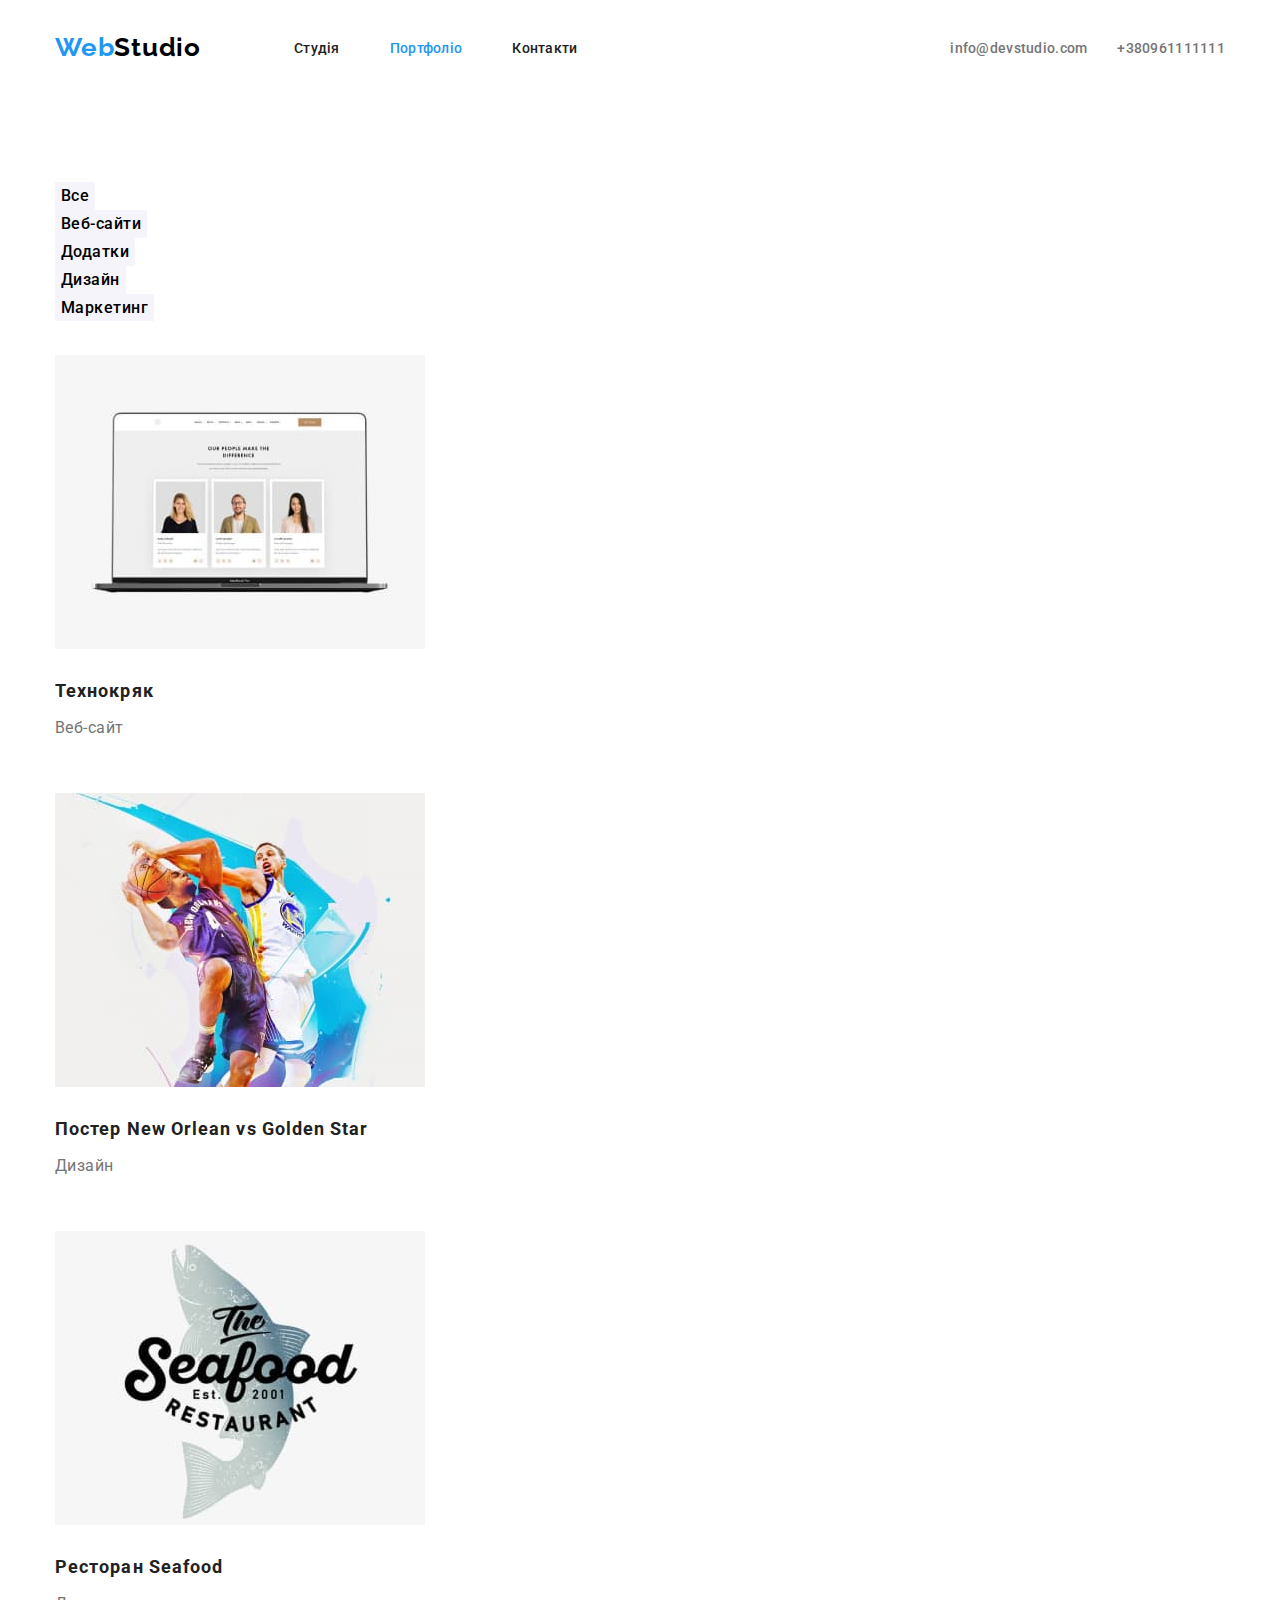
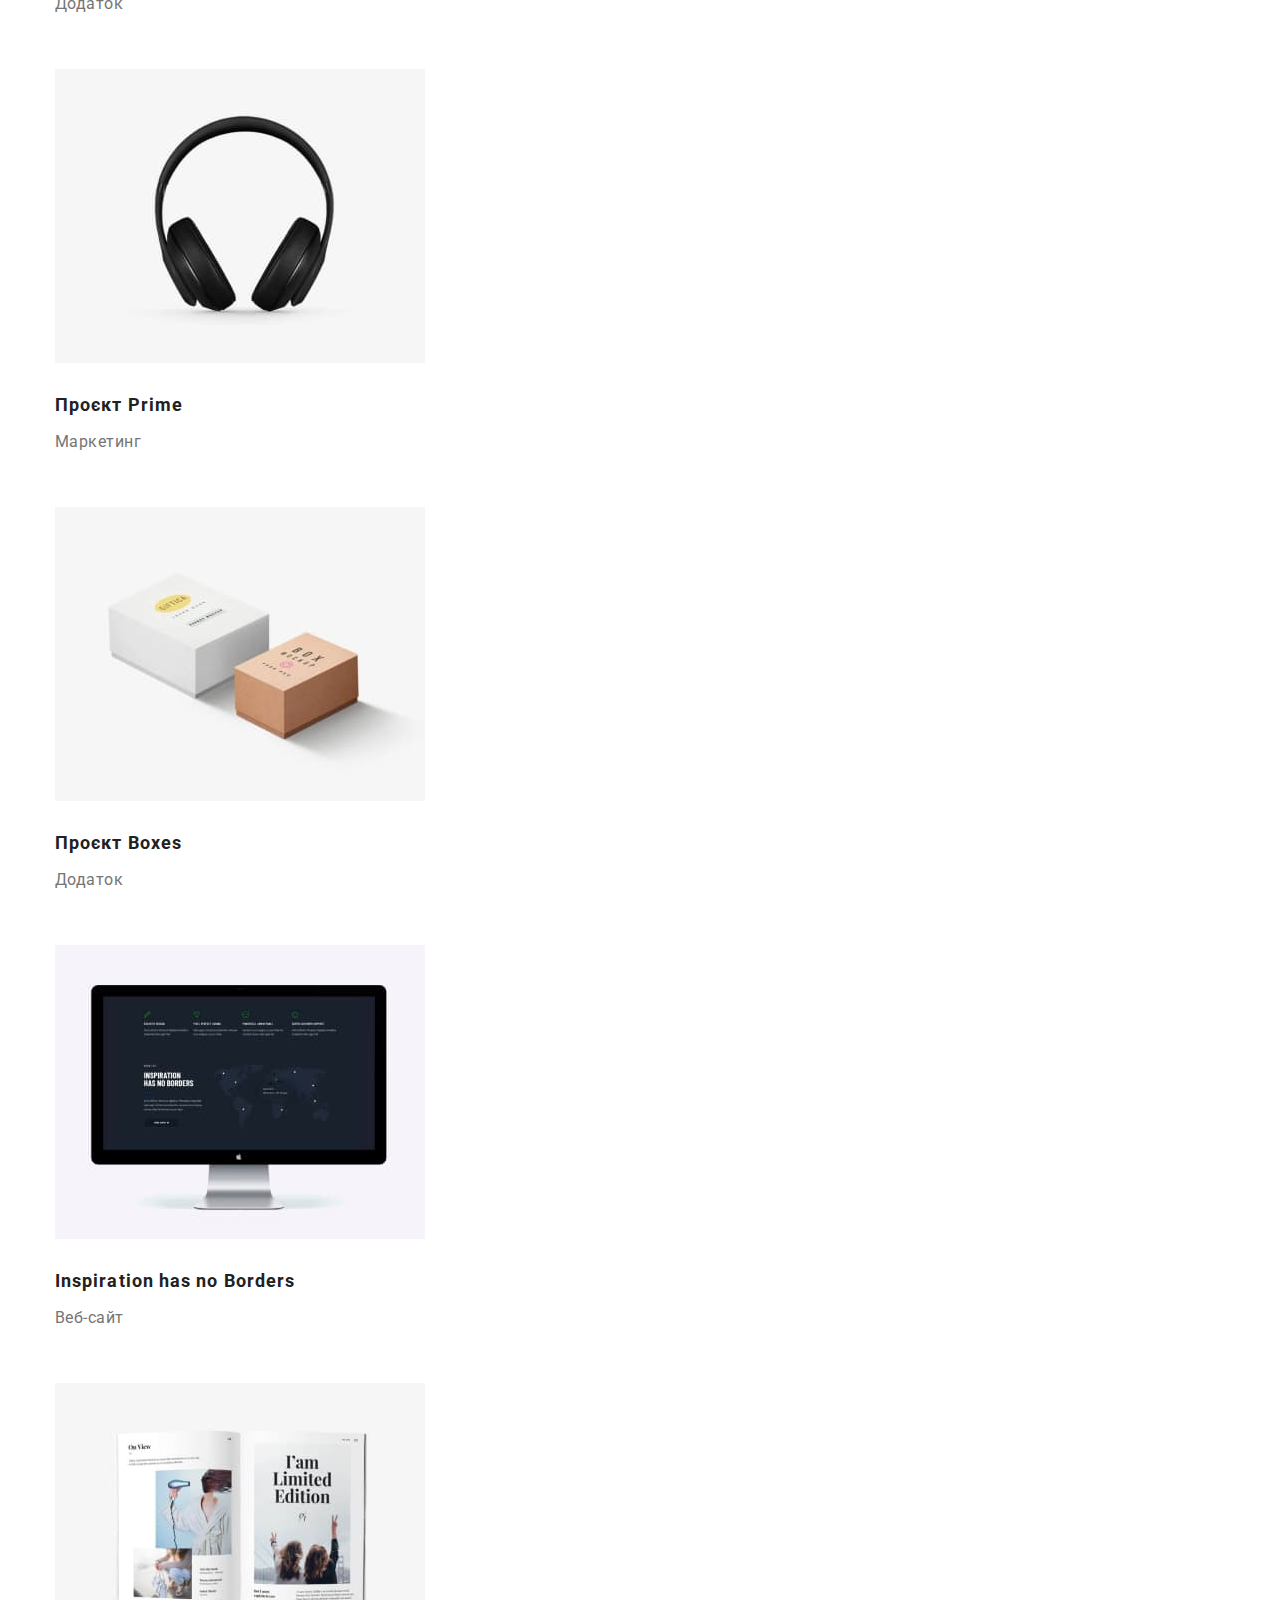
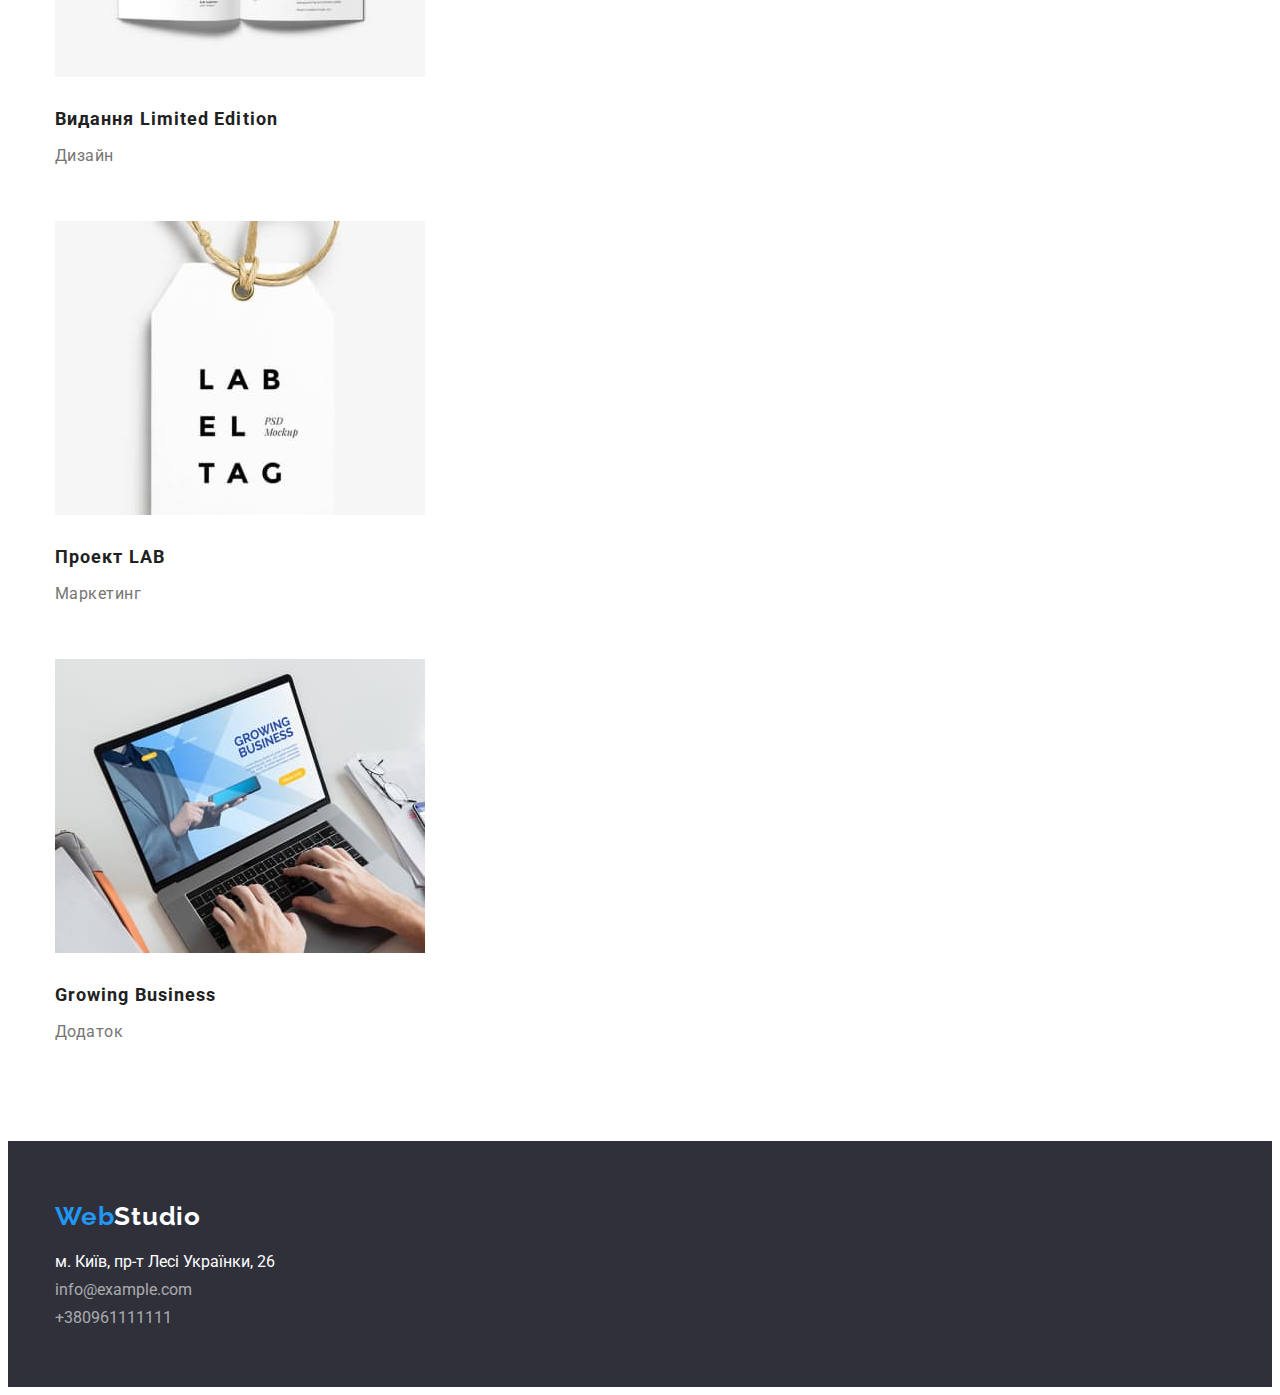
==== commit 023f197c: "Завершил оформление футера и хедера в portfolio.html" ====
--- a/portfolio.html
+++ b/portfolio.html
@@ -21,24 +21,24 @@
   <body>
     <!--Тут у нас Хедер-->
     <!-- Шапка сайта -->
-    <header class="page-header">
-      <div class="container">
-        <nav>
+     <header class="page-header">
+      <div class="container header-nav">
+        <nav class="main-nav">
           <a href="./index.html" class="header-logo">
             <span class="accent-logo">Web</span>Studio
           </a>
           <ul class="site-nav list">
-            <li><a href="index.html" class="link">Студія</a></li>
-            <li><a href="portfolio.html" class="link current">Портфоліо</a></li>
-            <li><a href="" class="link">Контакти</a></li>
+            <li class="item"><a href="index.html" class="link">Студія</a></li>
+            <li class="item"><a href="portfolio.html" class="link current">Портфоліо</a></li>
+            <li class="item"><a href="" class="link">Контакти</a></li>
           </ul>
         </nav>
-      </div>
-
-      <div class="container">
+
         <ul class="contacts-nav list">
-          <li><a href="mailto:info@devstudio.com" class="link">info@devstudio.com</a></li>
-          <li><a href="tel:+380961111111" class="link">+380961111111</a></li>
+          <li class="item">
+            <a href="mailto:info@devstudio.com" class="link">info@devstudio.com</a>
+          </li>
+          <li class="item"><a href="tel:+380961111111" class="link">+380961111111</a></li>
         </ul>
       </div>
     </header>
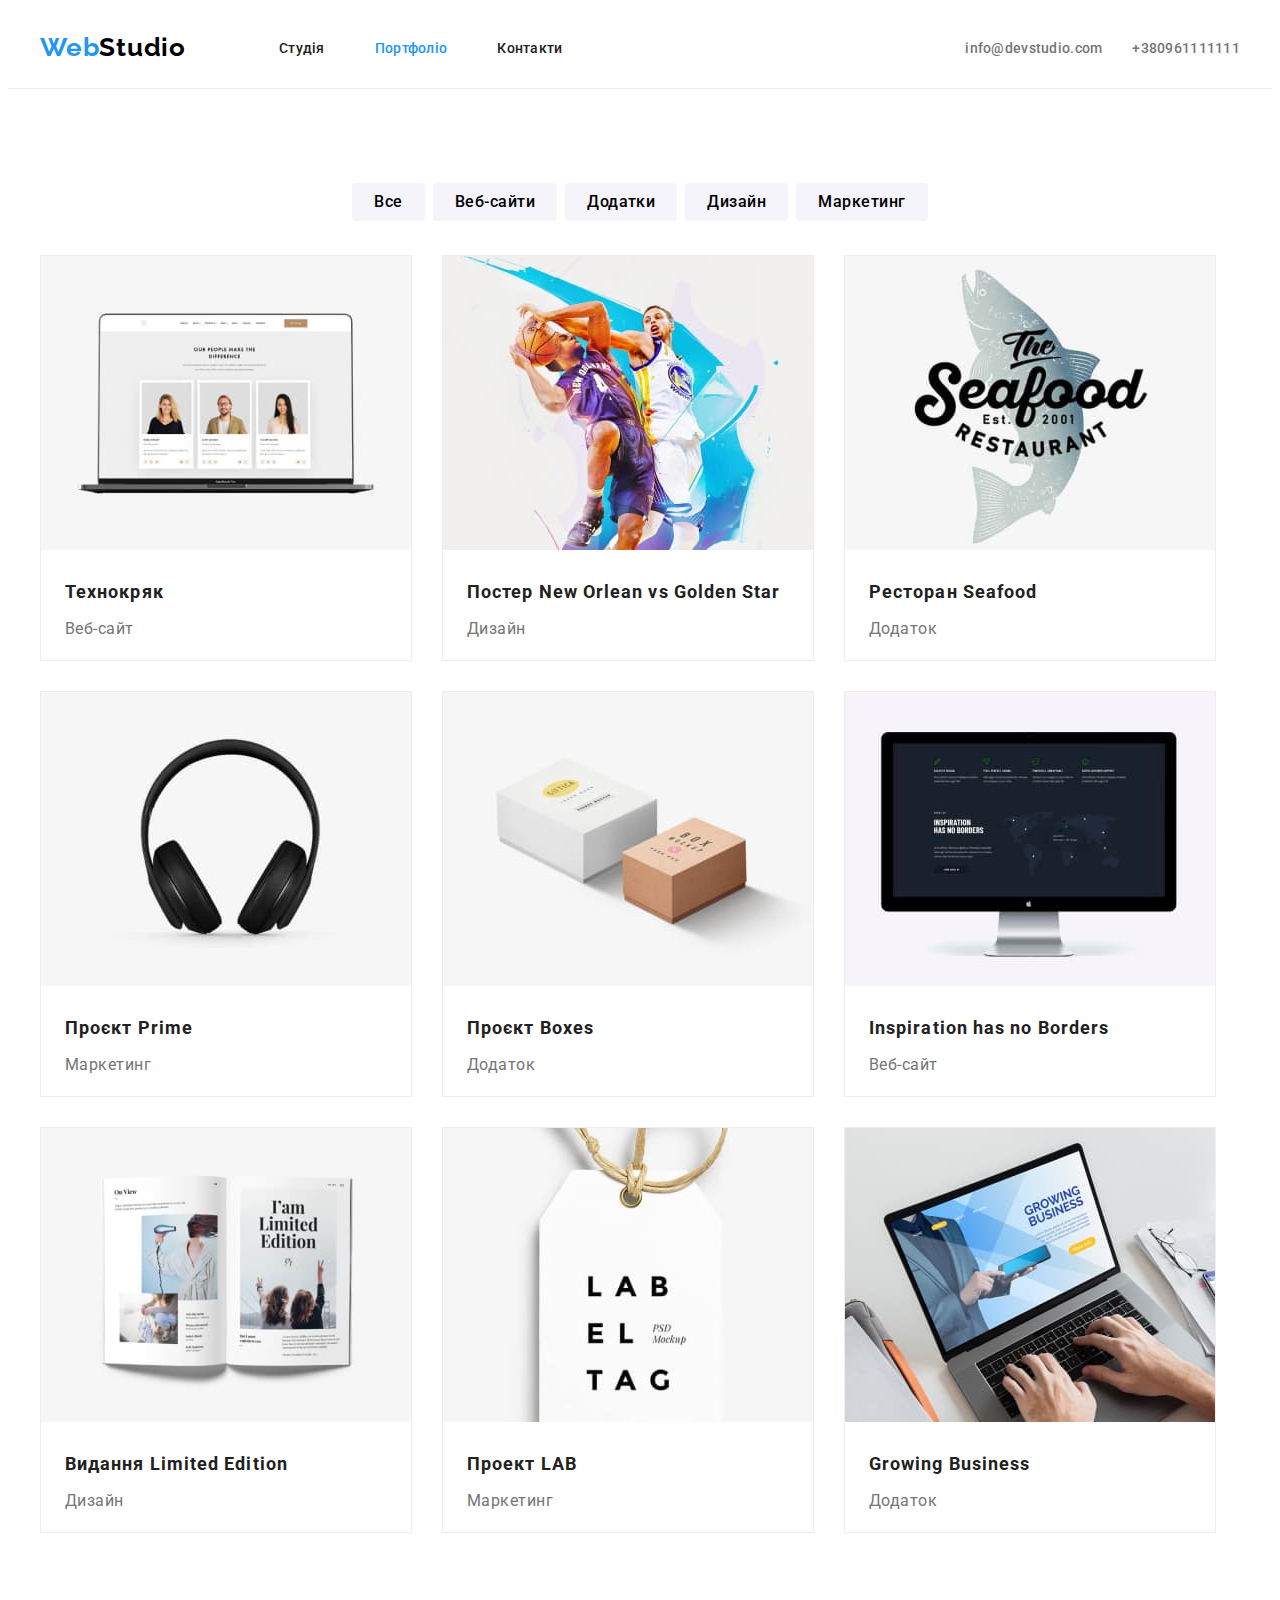
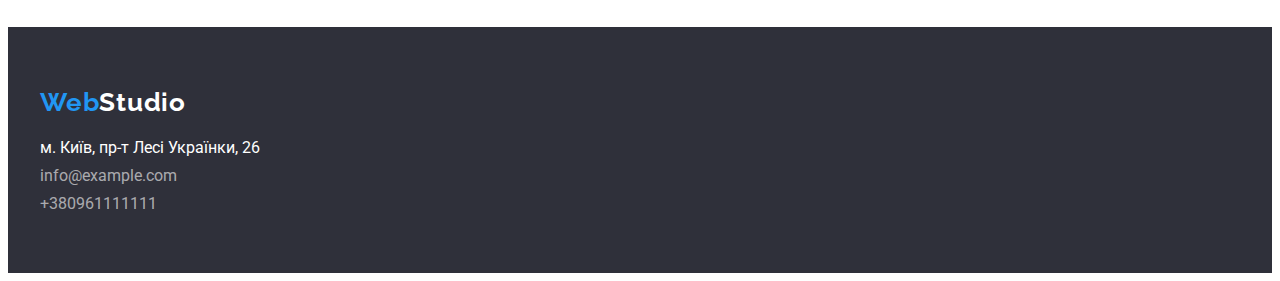
==== commit ed11d734: "завершил оформление portfolio.html в рамках hw-3" ====
--- a/portfolio.html
+++ b/portfolio.html
@@ -21,7 +21,7 @@
   <body>
     <!--Тут у нас Хедер-->
     <!-- Шапка сайта -->
-     <header class="page-header">
+    <header class="page-header portfolio">
       <div class="container header-nav">
         <nav class="main-nav">
           <a href="./index.html" class="header-logo">
@@ -51,8 +51,8 @@
         на готовом сайте не отображался пользователю.
     -->
 
-      <div class="container">
-        <section class="section">
+      <section class="section">
+        <div class="container">
           <!--<h1 class="portfolio">Портфоліо</h1>-->
 
           <!--Секция с портфолио-->
@@ -60,120 +60,166 @@
           <!--Список фильтров-->
 
           <ul class="filter-list list">
-            <li>
-              <button type="button" class="button-filter">Все</button>
-            </li>
-
-            <li>
-              <button type="button" class="button-filter">Веб-сайти</button>
-            </li>
-
-            <li>
-              <button type="button" class="button-filter">Додатки</button>
-            </li>
-
-            <li>
-              <button type="button" class="button-filter">Дизайн</button>
-            </li>
-
-            <li>
-              <button type="button" class="button-filter">Маркетинг</button>
+            <li class="item">
+              <div class="filter-item">
+                <button type="button" class="button-filter">Все</button>
+              </div>
+            </li>
+
+            <li class="item">
+              <div class="filter-item">
+                <button type="button" class="button-filter">Веб-сайти</button>
+              </div>
+            </li>
+
+            <li class="item">
+              <div class="filter-item">
+                <button type="button" class="button-filter">Додатки</button>
+              </div>
+            </li>
+
+            <li class="item">
+              <div class="filter-item">
+                <button type="button" class="button-filter">Дизайн</button>
+              </div>
+            </li>
+
+            <li class="item">
+              <div class="filter-item">
+                <button type="button" class="button-filter">Маркетинг</button>
+              </div>
             </li>
           </ul>
 
           <!--Список с примерами работ в портфолио-->
 
           <ul class="project-list list">
-            <li>
-              <a href="" class="project-item">
-                <img
-                  src="./images/first-image.jpg"
-                  alt="ноутбук с изображениями на экране"
-                  width="370"
-                />
-                <h2 class="project-title">Технокряк</h2>
-                <p class="project-text">Веб-сайт</p>
-              </a>
-            </li>
-
-            <li>
-              <a href="">
-                <img src="./images/second-image.jpg" alt="баскетбол" width="370" />
-                <h2 class="project-title">Постер New Orlean vs Golden Star</h2>
-                <p class="project-text">Дизайн</p>
-              </a>
-            </li>
-
-            <li>
-              <a href="">
-                <img src="./images/third-image.jpg" alt="логотив ресторана" width="370" />
-                <h2 class="project-title">Ресторан Seafood</h2>
-                <p class="project-text">Додаток</p>
-              </a>
-            </li>
-
-            <li>
-              <a href="">
-                <img src="./images/fourth-image.jpg" alt="наушники" width="370" />
-                <h2 class="project-title">Проєкт Prime</h2>
-                <p class="project-text">Маркетинг</p>
-              </a>
-            </li>
-
-            <li>
-              <a href="">
-                <img src="./images/fifth-image.jpg" alt="две коробки" width="370" />
-                <h2 class="project-title">Проєкт Boxes</h2>
-                <p class="project-text">Додаток</p>
-              </a>
-            </li>
-
-            <li>
-              <a href="">
-                <img src="./images/sixth-image.jpg" alt="экран компьютера" width="370" />
-                <h2 class="project-title">Inspiration has no Borders</h2>
-                <p class="project-text">Веб-сайт</p>
-              </a>
-            </li>
-
-            <li>
-              <a href="">
-                <img
-                  src="./images/seventh-image.jpg"
-                  alt="раскрытый журнал с изображениями и текстом"
-                  width="370"
-                />
-                <h2 class="project-title">Видання Limited Edition</h2>
-                <p class="project-text">Дизайн</p>
-              </a>
-            </li>
-
-            <li>
-              <a href="">
-                <img
-                  src="./images/eighth-image.jpg"
-                  alt="логотип в виде бирки с названием проекта"
-                  width="370"
-                />
-                <h2 class="project-title">Проект LAB</h2>
-                <p class="project-text">Маркетинг</p>
-              </a>
-            </li>
-
-            <li>
-              <a href="">
-                <img
-                  src="./images/ninth-image.jpg"
-                  alt="работа за ноутбуком крупным планом"
-                  width="370"
-                />
-                <h2 class="project-title">Growing Business</h2>
-                <p class="project-text">Додаток</p>
-              </a>
-            </li>
-          </ul>
-        </section>
-      </div>
+            <li class="item">
+              <div class="project">
+                <a href="" class="project-item">
+                  <img
+                    src="./images/first-image.jpg"
+                    alt="ноутбук с изображениями на экране"
+                    width="370"
+                  />
+                  <div class="project-info">
+                    <h2 class="project-title">Технокряк</h2>
+                    <p class="project-text">Веб-сайт</p>
+                  </div>
+                </a>
+              </div>
+            </li>
+
+            <li class="item">
+              <div class="project">
+                <a href="">
+                  <img src="./images/second-image.jpg" alt="баскетбол" width="370" />
+                  <div class="project-info">
+                    <h2 class="project-title">Постер New Orlean vs Golden Star</h2>
+                    <p class="project-text">Дизайн</p>
+                  </div>
+                </a>
+              </div>
+            </li>
+
+            <li class="item">
+              <div class="project">
+                <a href="">
+                  <img src="./images/third-image.jpg" alt="логотив ресторана" width="370" />
+                  <div class="project-info">
+                    <h2 class="project-title">Ресторан Seafood</h2>
+                    <p class="project-text">Додаток</p>
+                  </div>
+                </a>
+              </div>
+            </li>
+
+            <li class="item">
+              <div class="project">
+                <a href="">
+                  <img src="./images/fourth-image.jpg" alt="наушники" width="370" />
+                  <div class="project-info">
+                    <h2 class="project-title">Проєкт Prime</h2>
+                    <p class="project-text">Маркетинг</p>
+                  </div>
+                </a>
+              </div>
+            </li>
+
+            <li class="item">
+              <div class="project">
+                <a href="">
+                  <img src="./images/fifth-image.jpg" alt="две коробки" width="370" />
+                  <div class="project-info">
+                    <h2 class="project-title">Проєкт Boxes</h2>
+                    <p class="project-text">Додаток</p>
+                  </div>
+                </a>
+              </div>
+            </li>
+
+            <li class="item">
+              <div class="project">
+                <a href="">
+                  <img src="./images/sixth-image.jpg" alt="экран компьютера" width="370" />
+                  <div class="project-info">
+                    <h2 class="project-title">Inspiration has no Borders</h2>
+                    <p class="project-text">Веб-сайт</p>
+                  </div>
+                </a>
+              </div>
+            </li>
+
+            <li class="item">
+              <div class="project">
+                <a href="">
+                  <img
+                    src="./images/seventh-image.jpg"
+                    alt="раскрытый журнал с изображениями и текстом"
+                    width="370"
+                  />
+                  <div class="project-info">
+                    <h2 class="project-title">Видання Limited Edition</h2>
+                    <p class="project-text">Дизайн</p>
+                  </div>
+                </a>
+              </div>
+            </li>
+
+            <li class="item">
+              <div class="project">
+                <a href="">
+                  <img
+                    src="./images/eighth-image.jpg"
+                    alt="логотип в виде бирки с названием проекта"
+                    width="370"
+                  />
+                  <div class="project-info">
+                    <h2 class="project-title">Проект LAB</h2>
+                    <p class="project-text">Маркетинг</p>
+                  </div>
+                </a>
+              </div>
+            </li>
+
+            <li class="item">
+              <div class="project">
+                <a href="">
+                  <img
+                    src="./images/ninth-image.jpg"
+                    alt="работа за ноутбуком крупным планом"
+                    width="370"
+                  />
+                  <div class="project-info">
+                    <h2 class="project-title">Growing Business</h2>
+                    <p class="project-text">Додаток</p>
+                  </div>
+                </a>
+              </div>
+            </li>
+          </ul>
+        </div>
+      </section>
     </main>
 
     <!--Футер-->
--- a/css/styles.css
+++ b/css/styles.css
@@ -44,7 +44,7 @@
 
 
 .container {
-    width: 1170px;
+    width: 1200px;
     margin-left: auto;
     margin-right: auto;
     padding-left: 15px;
@@ -84,6 +84,11 @@
 .page-header a {
     text-decoration: none;
     background-color: var(--primary-bg-color);
+}
+
+.page-header.portfolio {
+    border-bottom: 1px solid #ECECEC;
+    margin-bottom: 94px;
 }
 
 
@@ -195,6 +200,9 @@
 .hero-title {
     margin-top: 0;
     margin-bottom: 30px;
+    margin-left: auto;
+    margin-right: auto;
+
     color: var(--white-text);
     font-weight: 900;
     font-size: 44px;
@@ -203,7 +211,7 @@
     letter-spacing: 0.06em;
     text-transform: uppercase;
     padding-top: 200px;
-    
+    max-width: 696px;
     
     
     
@@ -259,6 +267,8 @@
     text-align: center;
     letter-spacing: 0.03em;
     border: 0;
+    border-radius: 4px;
+    padding: 6px 22px;
 }
 
 .button-filter:hover,
@@ -281,7 +291,9 @@
     line-height: 1.16;
    
     letter-spacing: 0.03em;
+    margin-top: 0;
     margin-bottom: 50px;
+    text-align: center;
 }
 
 .section {
@@ -298,6 +310,8 @@
 /* Features */
 
 .feature-list .title {
+    margin-bottom: 10px;
+    margin-top: 0;
     color: var(--title-text-color);
     font-weight: 700;
     font-size: 14px;
@@ -318,10 +332,26 @@
     list-style: none;
 }
 
+.feature-list .item + .item {
+    margin-left: 30px;
+}
+
 /* Work List */
 
 .work-list li {
     list-style: none;
+}
+
+.feature-list {
+    display: flex;
+}
+
+.work-list {
+    display: flex;
+}
+
+.work-list .item + .item {
+    margin-left: 30px;
 }
 
 /* Staff List */
@@ -329,6 +359,7 @@
 .team {
     background-color: var(--button-filters-bg);
     padding-bottom: 94px;
+    padding-top: 94px;
 }
 
 .staff-list li {
@@ -343,6 +374,7 @@
         
     letter-spacing: 0.03em;
     margin-bottom: 10px;
+    margin-top: 30px;
 }
 
 .staff-list .text {
@@ -352,6 +384,26 @@
     letter-spacing: 0.03em;
 }
 
+.staff-list {
+    display: flex;
+}
+
+.staff-list .item+ .item {
+    margin-left: 30px;
+}
+
+.staff-item {
+    background-color: var(--primary-bg-color);
+    width: 270px;
+    height: 368px;
+    box-shadow: 0px 1px 3px rgba(0, 0, 0, 0.12), 0px 1px 1px rgba(0, 0, 0, 0.14), 0px 2px 1px rgba(0, 0, 0, 0.2);
+    border-radius: 0px 0px 4px 4px;
+    text-align: center;
+}
+
+.staff-item .text {
+    margin-bottom: 30px;
+}
 
 
 
@@ -429,8 +481,33 @@
 }
 
 .filter-list {
-    margin-top: 94px;
+    justify-content: center;
+    display: flex;
+    /* padding-top: 94px; */
     margin-bottom: 34px;
+
+}
+
+.filter-list .item + .item {
+    margin-left: 8px;
+}
+
+
+/* .filter-list .button-filter S{
+    margin-left: auto;
+    margin-right: auto;
+} */
+
+
+.button-filter {
+    display: flex;
+    align-items: center;
+}
+
+
+
+.filter-item {
+    display: flex;
 }
 
 .project-list li {
@@ -465,11 +542,40 @@
         
     letter-spacing: 0.03em;
     margin-top: 4px;
-    margin-bottom: 50px;
-}
+    /* margin-bottom: 50px; */
+}
+
+.project-list {
+    display: flex;
+    flex-wrap: wrap;
+    gap: 30px;
+}
+
+
+.project {
+    background-color: var(--primary-bg-color);
+    width: 370px;
+    height: 404px;
+
+    border: 1px solid #EEEEEE;
+
+    
+}
+
+
+.project-info {
+    margin: 20px 24px;
+}
+
+
+
+/* .project-list .item + .item {
+    margin-left: 30px;
+} */
 
 .page-footer a {
     text-decoration: none;
+
 }
 
 .page-footer {
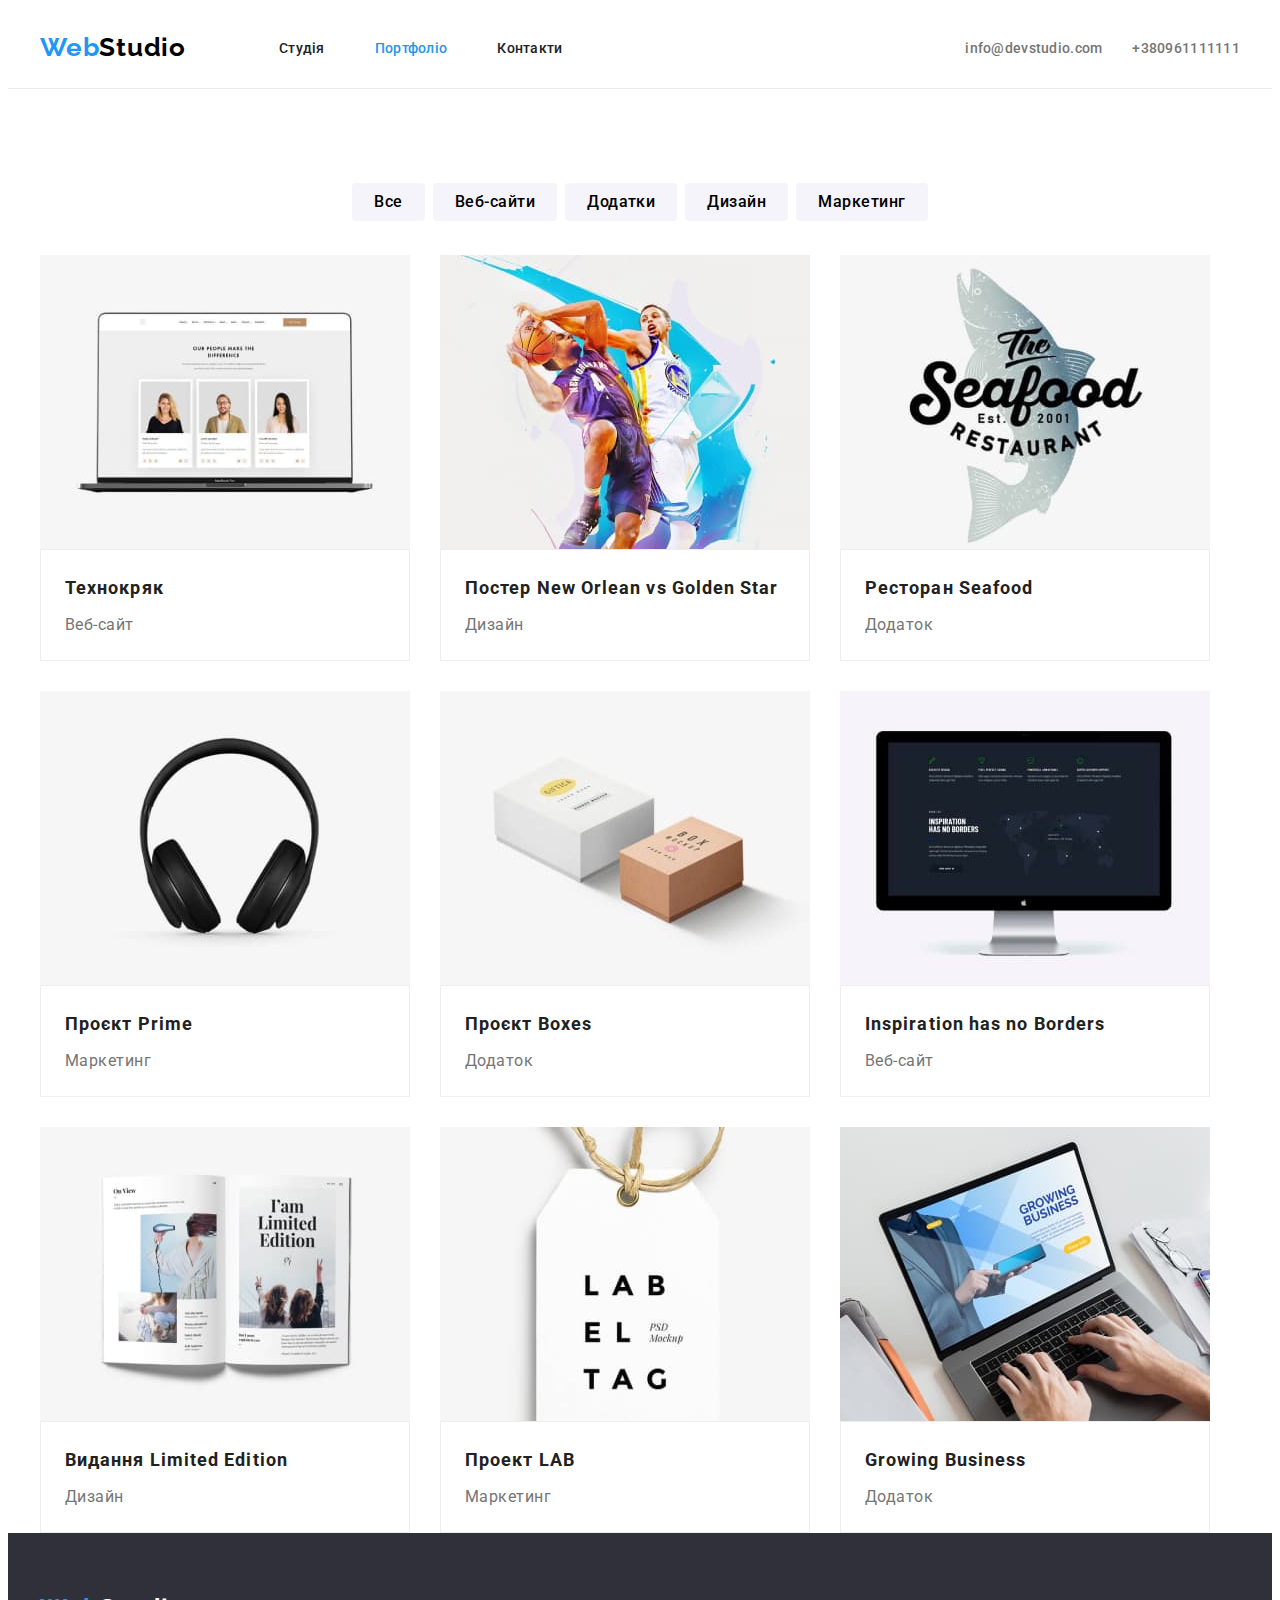
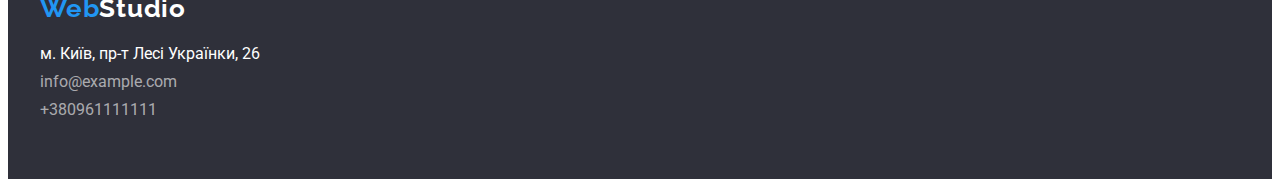
==== commit 6df4a66e: "Завершил оформление и позиционирование index.html and portfolio.html" ====
--- a/portfolio.html
+++ b/portfolio.html
@@ -94,128 +94,110 @@
           <!--Список с примерами работ в портфолио-->
 
           <ul class="project-list list">
-            <li class="item">
-              <div class="project">
-                <a href="" class="project-item">
-                  <img
-                    src="./images/first-image.jpg"
-                    alt="ноутбук с изображениями на экране"
-                    width="370"
-                  />
-                  <div class="project-info">
-                    <h2 class="project-title">Технокряк</h2>
-                    <p class="project-text">Веб-сайт</p>
-                  </div>
-                </a>
-              </div>
-            </li>
-
-            <li class="item">
-              <div class="project">
-                <a href="">
-                  <img src="./images/second-image.jpg" alt="баскетбол" width="370" />
-                  <div class="project-info">
-                    <h2 class="project-title">Постер New Orlean vs Golden Star</h2>
-                    <p class="project-text">Дизайн</p>
-                  </div>
-                </a>
-              </div>
-            </li>
-
-            <li class="item">
-              <div class="project">
-                <a href="">
-                  <img src="./images/third-image.jpg" alt="логотив ресторана" width="370" />
-                  <div class="project-info">
-                    <h2 class="project-title">Ресторан Seafood</h2>
-                    <p class="project-text">Додаток</p>
-                  </div>
-                </a>
-              </div>
-            </li>
-
-            <li class="item">
-              <div class="project">
-                <a href="">
-                  <img src="./images/fourth-image.jpg" alt="наушники" width="370" />
-                  <div class="project-info">
-                    <h2 class="project-title">Проєкт Prime</h2>
-                    <p class="project-text">Маркетинг</p>
-                  </div>
-                </a>
-              </div>
-            </li>
-
-            <li class="item">
-              <div class="project">
-                <a href="">
-                  <img src="./images/fifth-image.jpg" alt="две коробки" width="370" />
-                  <div class="project-info">
-                    <h2 class="project-title">Проєкт Boxes</h2>
-                    <p class="project-text">Додаток</p>
-                  </div>
-                </a>
-              </div>
-            </li>
-
-            <li class="item">
-              <div class="project">
-                <a href="">
-                  <img src="./images/sixth-image.jpg" alt="экран компьютера" width="370" />
-                  <div class="project-info">
-                    <h2 class="project-title">Inspiration has no Borders</h2>
-                    <p class="project-text">Веб-сайт</p>
-                  </div>
-                </a>
-              </div>
-            </li>
-
-            <li class="item">
-              <div class="project">
-                <a href="">
-                  <img
-                    src="./images/seventh-image.jpg"
-                    alt="раскрытый журнал с изображениями и текстом"
-                    width="370"
-                  />
-                  <div class="project-info">
-                    <h2 class="project-title">Видання Limited Edition</h2>
-                    <p class="project-text">Дизайн</p>
-                  </div>
-                </a>
-              </div>
-            </li>
-
-            <li class="item">
-              <div class="project">
-                <a href="">
-                  <img
-                    src="./images/eighth-image.jpg"
-                    alt="логотип в виде бирки с названием проекта"
-                    width="370"
-                  />
-                  <div class="project-info">
-                    <h2 class="project-title">Проект LAB</h2>
-                    <p class="project-text">Маркетинг</p>
-                  </div>
-                </a>
-              </div>
-            </li>
-
-            <li class="item">
-              <div class="project">
-                <a href="">
-                  <img
-                    src="./images/ninth-image.jpg"
-                    alt="работа за ноутбуком крупным планом"
-                    width="370"
-                  />
-                  <div class="project-info">
-                    <h2 class="project-title">Growing Business</h2>
-                    <p class="project-text">Додаток</p>
-                  </div>
-                </a>
-              </div>
+            <li class="item project">
+              <a href="" class="project-item">
+                <img
+                  src="./images/first-image.jpg"
+                  alt="ноутбук с изображениями на экране"
+                  width="370"
+                />
+                <div class="project-info">
+                  <h2 class="project-title">Технокряк</h2>
+                  <p class="project-text">Веб-сайт</p>
+                </div>
+              </a>
+            </li>
+
+            <li class="item project">
+              <a href="">
+                <img src="./images/second-image.jpg" alt="баскетбол" width="370" />
+                <div class="project-info">
+                  <h2 class="project-title">Постер New Orlean vs Golden Star</h2>
+                  <p class="project-text">Дизайн</p>
+                </div>
+              </a>
+            </li>
+
+            <li class="item project">
+              <a href="">
+                <img src="./images/third-image.jpg" alt="логотив ресторана" width="370" />
+                <div class="project-info">
+                  <h2 class="project-title">Ресторан Seafood</h2>
+                  <p class="project-text">Додаток</p>
+                </div>
+              </a>
+            </li>
+
+            <li class="item project">
+              <a href="">
+                <img src="./images/fourth-image.jpg" alt="наушники" width="370" />
+                <div class="project-info">
+                  <h2 class="project-title">Проєкт Prime</h2>
+                  <p class="project-text">Маркетинг</p>
+                </div>
+              </a>
+            </li>
+
+            <li class="item project">
+              <a href="">
+                <img src="./images/fifth-image.jpg" alt="две коробки" width="370" />
+                <div class="project-info">
+                  <h2 class="project-title">Проєкт Boxes</h2>
+                  <p class="project-text">Додаток</p>
+                </div>
+              </a>
+            </li>
+
+            <li class="item project">
+              <a href="">
+                <img src="./images/sixth-image.jpg" alt="экран компьютера" width="370" />
+                <div class="project-info">
+                  <h2 class="project-title">Inspiration has no Borders</h2>
+                  <p class="project-text">Веб-сайт</p>
+                </div>
+              </a>
+            </li>
+
+            <li class="item project">
+              <a href="">
+                <img
+                  src="./images/seventh-image.jpg"
+                  alt="раскрытый журнал с изображениями и текстом"
+                  width="370"
+                />
+                <div class="project-info">
+                  <h2 class="project-title">Видання Limited Edition</h2>
+                  <p class="project-text">Дизайн</p>
+                </div>
+              </a>
+            </li>
+
+            <li class="item project">
+              <a href="">
+                <img
+                  src="./images/eighth-image.jpg"
+                  alt="логотип в виде бирки с названием проекта"
+                  width="370"
+                />
+                <div class="project-info">
+                  <h2 class="project-title">Проект LAB</h2>
+                  <p class="project-text">Маркетинг</p>
+                </div>
+              </a>
+            </li>
+
+            <li class="item project">
+              <a href="">
+                <img
+                  src="./images/ninth-image.jpg"
+                  alt="работа за ноутбуком крупным планом"
+                  width="370"
+                />
+                <div class="project-info">
+                  <h2 class="project-title">Growing Business</h2>
+                  <p class="project-text">Додаток</p>
+                </div>
+              </a>
             </li>
           </ul>
         </div>
--- a/css/styles.css
+++ b/css/styles.css
@@ -36,11 +36,35 @@
 }
 
 
+h1, h2, h3, h4, h5, h6, p {
+    margin: 0;
+    padding: 0;
+}
+
 .header {
     background-color: var(--primary-bg-color);
     
     
 }
+
+
+img {
+    display: block;
+}
+
+/* .section.blue {
+    background-color: blue;
+}
+
+
+
+.section.green {
+    background-color: green;
+} */
+
+
+
+
 
 
 .container {
@@ -88,7 +112,7 @@
 
 .page-header.portfolio {
     border-bottom: 1px solid #ECECEC;
-    margin-bottom: 94px;
+    /* margin-bottom: 94px; */
 }
 
 
@@ -193,7 +217,9 @@
 .hero {
     background-color: var(--secondary-bg-color);
     text-align: center;
-    margin-bottom: 94px;
+    /* margin-bottom: 94px; */
+    padding-top: 200px;
+    padding-bottom: 200px;
     
 }
 
@@ -210,7 +236,7 @@
         
     letter-spacing: 0.06em;
     text-transform: uppercase;
-    padding-top: 200px;
+    /* padding-top: 200px; */
     max-width: 696px;
     
     
@@ -249,7 +275,7 @@
     letter-spacing: 0.06em;
     min-width: 216px;
     text-align: center;
-    margin-bottom: 200px;
+    /* margin-bottom: 200px; */
     
     
    
@@ -297,7 +323,7 @@
 }
 
 .section {
-    margin-bottom: 94px;
+    padding-top: 94px;
 }
 
 .section.team {
@@ -373,8 +399,8 @@
     line-height: 1.18;
         
     letter-spacing: 0.03em;
-    margin-bottom: 10px;
-    margin-top: 30px;
+    margin-bottom: 10px; 
+    /* margin-top: 30px;  */
 }
 
 .staff-list .text {
@@ -395,14 +421,20 @@
 .staff-item {
     background-color: var(--primary-bg-color);
     width: 270px;
-    height: 368px;
+    /* height: 368px; */
     box-shadow: 0px 1px 3px rgba(0, 0, 0, 0.12), 0px 1px 1px rgba(0, 0, 0, 0.14), 0px 2px 1px rgba(0, 0, 0, 0.2);
     border-radius: 0px 0px 4px 4px;
     text-align: center;
 }
 
 .staff-item .text {
-    margin-bottom: 30px;
+    /* padding-bottom: 30px; */
+}
+
+.staff-info {
+    padding-top: 30px;
+    padding-bottom: 30px;
+
 }
 
 
@@ -531,8 +563,8 @@
     line-height: 2;
         
     letter-spacing: 0.06em;
-    margin-top: 20px;
-    margin-bottom: 0;
+    /* margin-top: 20px;
+    margin-bottom: 0; */
 }
 
 .project-text {
@@ -555,16 +587,17 @@
 .project {
     background-color: var(--primary-bg-color);
     width: 370px;
-    height: 404px;
-
+    /* height: 404px; */
+
+    /* border: 1px solid #EEEEEE; */
+
+    
+}
+
+
+.project-info {
+    padding: 20px 24px;
     border: 1px solid #EEEEEE;
-
-    
-}
-
-
-.project-info {
-    margin: 20px 24px;
 }
 
 
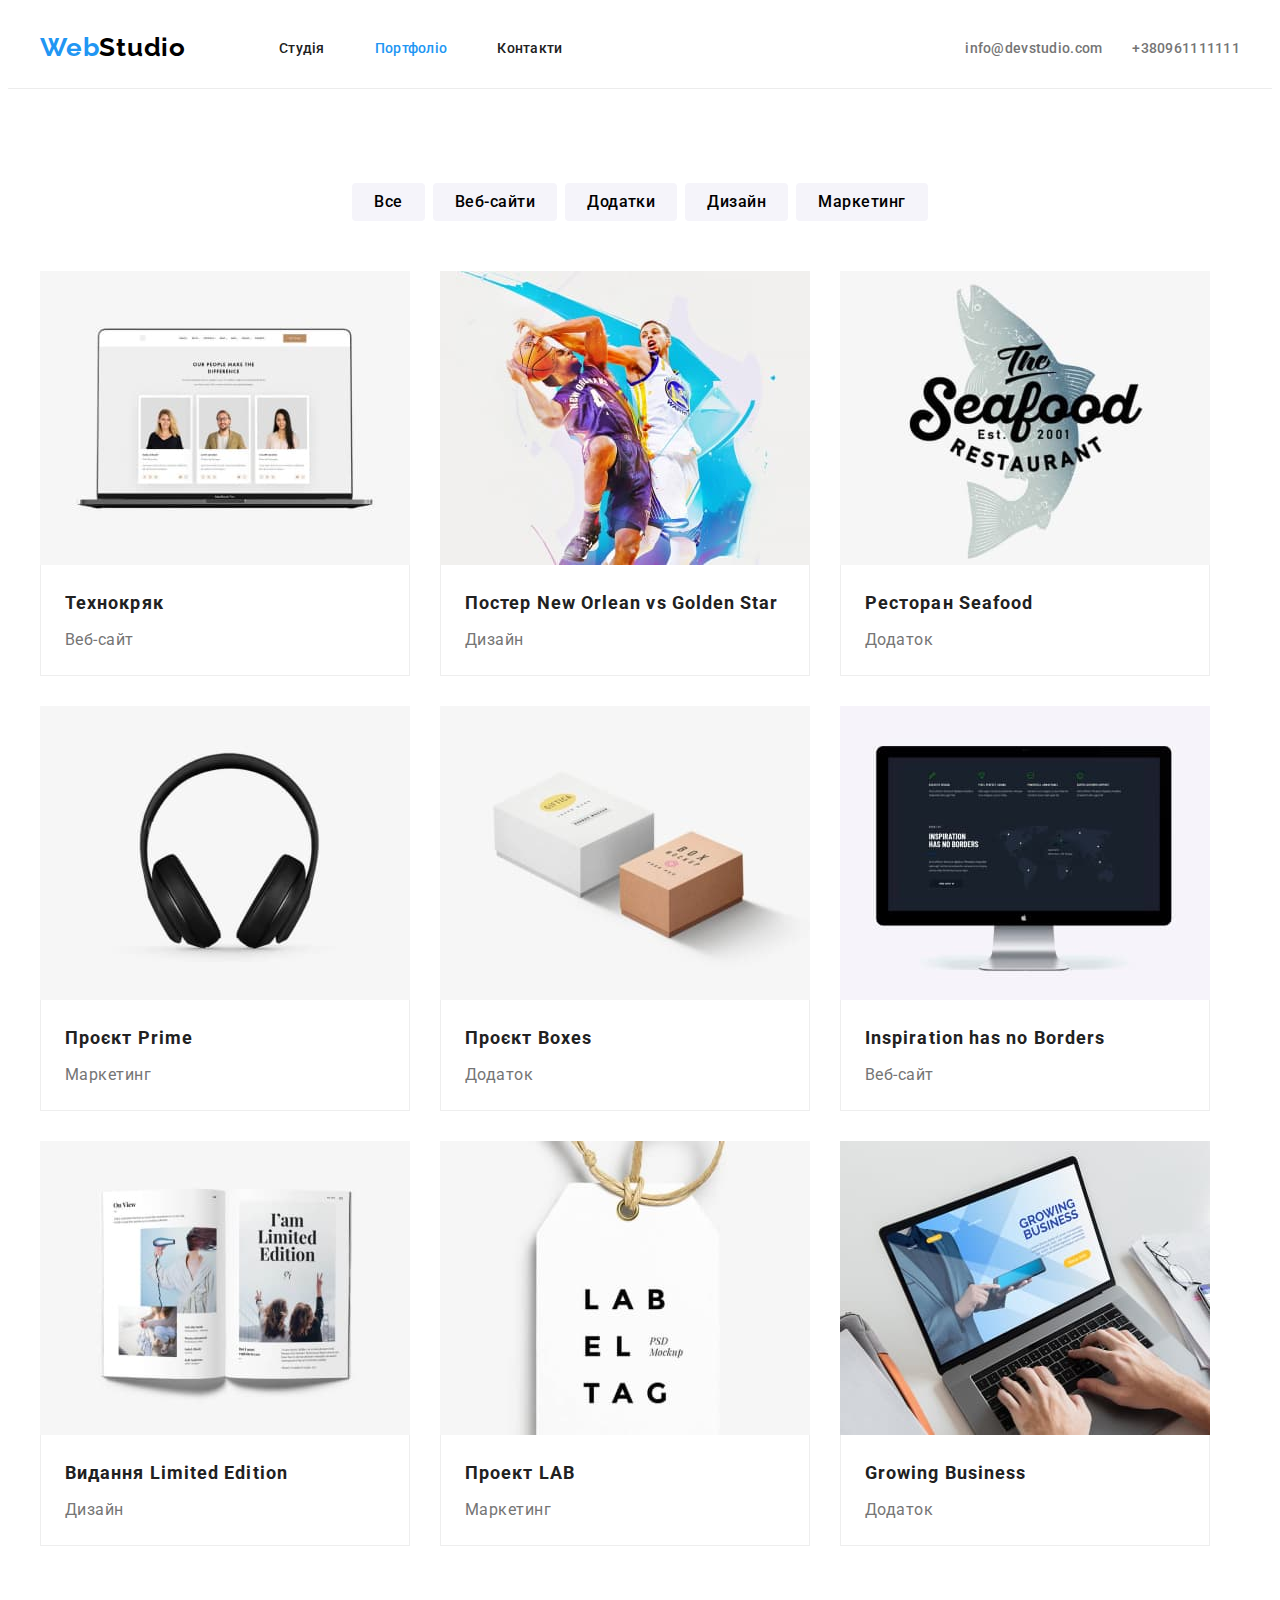
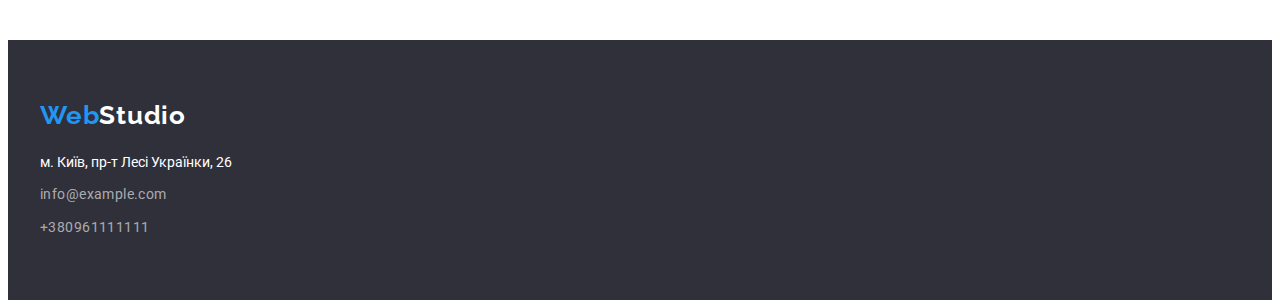
==== commit 408b2ef9: "Исправил hw-3" ====
--- a/portfolio.html
+++ b/portfolio.html
@@ -206,25 +206,24 @@
 
     <!--Футер-->
 
-    <footer class="page-footer">
+     <footer class="page-footer">
       <div class="container">
-        <a href="/" class="footer-logo"> <span class="accent-logo">Web</span>Studio </a>
+        <a href="./index.html" class="footer-logo"> <span class="accent-logo">Web</span>Studio </a>
         <address class="address">
           <ul class="footer-nav list">
-            <li>
+            <li class="map">
               <a
                 href="https://www.google.com/maps/place/%D0%B1%D1%83%D0%BB.+%D0%9B%D0%B5%D1%81%D0%B8+%D0%A3%D0%BA%D1%80%D0%B0%D0%B8%D0%BD%D0%BA%D0%B8,+26,+%D0%9A%D0%B8%D0%B5%D0%B2,+02000/@50.4265807,30.5383858,17z/data=!3m1!4b1!4m5!3m4!1s0x40d4cf0e033ecbe9:0x57a4dffefec77da0!8m2!3d50.4265807!4d30.5383858"
                 target="_blank"
-                rel="noopener noreferrer"
-                class="map"
+                rel="noopener noreferrer" class="map-link"
                 >м. Київ, пр-т Лесі Українки, 26</a
               >
             </li>
-            <li>
-              <a href="mailto:info@example.com" class="email">info@example.com</a>
-            </li>
-            <li>
-              <a href="tel:+380961111111" class="phone">+380961111111</a>
+            <li class="email">
+              <a href="mailto:info@example.com" class="email-link">info@example.com</a>
+            </li>
+            <li class="phone">
+              <a href="tel:+380961111111" class="phone-link">+380961111111</a>
             </li>
           </ul>
         </address>
--- a/css/styles.css
+++ b/css/styles.css
@@ -324,6 +324,7 @@
 
 .section {
     padding-top: 94px;
+    padding-bottom: 94px;
 }
 
 .section.team {
@@ -360,6 +361,10 @@
 
 .feature-list .item + .item {
     margin-left: 30px;
+}
+
+.section.features {
+    padding-bottom: 0;
 }
 
 /* Work List */
@@ -462,50 +467,76 @@
     
 }
 
-.footer-nav .email
-.footer-nav .phone {
+
+.page-footer a {
+    text-decoration: none;
+
+}
+
+
+/* .footer-nav a {
+    text-decoration: none;
+
+} */
+
+.map .map-link {
+    color: var(--white-text)
+}
+
+.map {
+    font-size: 14px;
+    line-height: 1.71;
+}
+
+.map,
+.email {
+    margin-bottom: 9px;
+}
+
+
+.email .email-link,
+.phone .phone-link {
     color: var(--footer-contacts-color);
     font-weight: 400;
     font-size: 14px;
     line-height: 1.71;
        
     letter-spacing: 0.03em;
-    
-   
-    
-
-}
-
-.footer-nav a {
-    text-decoration: none;
-    
-}
-
-.footer-nav li {
-    list-style: none;
-    text-decoration: none;
-
-}
+
+
+}
+
+
+
+
+/* .footer-nav li {
+    list-style: none;
+    /* text-decoration: none; */
+
+} */
 
 .footer-nav .map {
-    display: inline-block;
+    /* display: inline-block; */
     color: var(--white-text);
     margin-bottom: 9px;
 }
 
 .footer-nav .phone,
 .footer-nav .email {
-    display: inline-block;
+    /* display: inline-block; */
     color: var(--footer-contacts-color);
+    font-size: 14px;
+    line-height: 1.71;
+   
 }
 
 .footer-nav .email {
     margin-bottom: 9px;
-}
-
-/* .footer-nav .phone {
-    margin-bottom: 60px;
-} */
+   
+   
+}
+
+
 
 .filter-list li {
     list-style: none;
@@ -516,7 +547,7 @@
     justify-content: center;
     display: flex;
     /* padding-top: 94px; */
-    margin-bottom: 34px;
+    margin-bottom: 50px;
 
 }
 
@@ -598,6 +629,7 @@
 .project-info {
     padding: 20px 24px;
     border: 1px solid #EEEEEE;
+    border-top: none;
 }
 
 
@@ -606,14 +638,9 @@
     margin-left: 30px;
 } */
 
-.page-footer a {
-    text-decoration: none;
-
-}
-
-.page-footer {
-    /* height: 252px; */
-}
+
+
+
 
 .address {
     font-style: normal;
